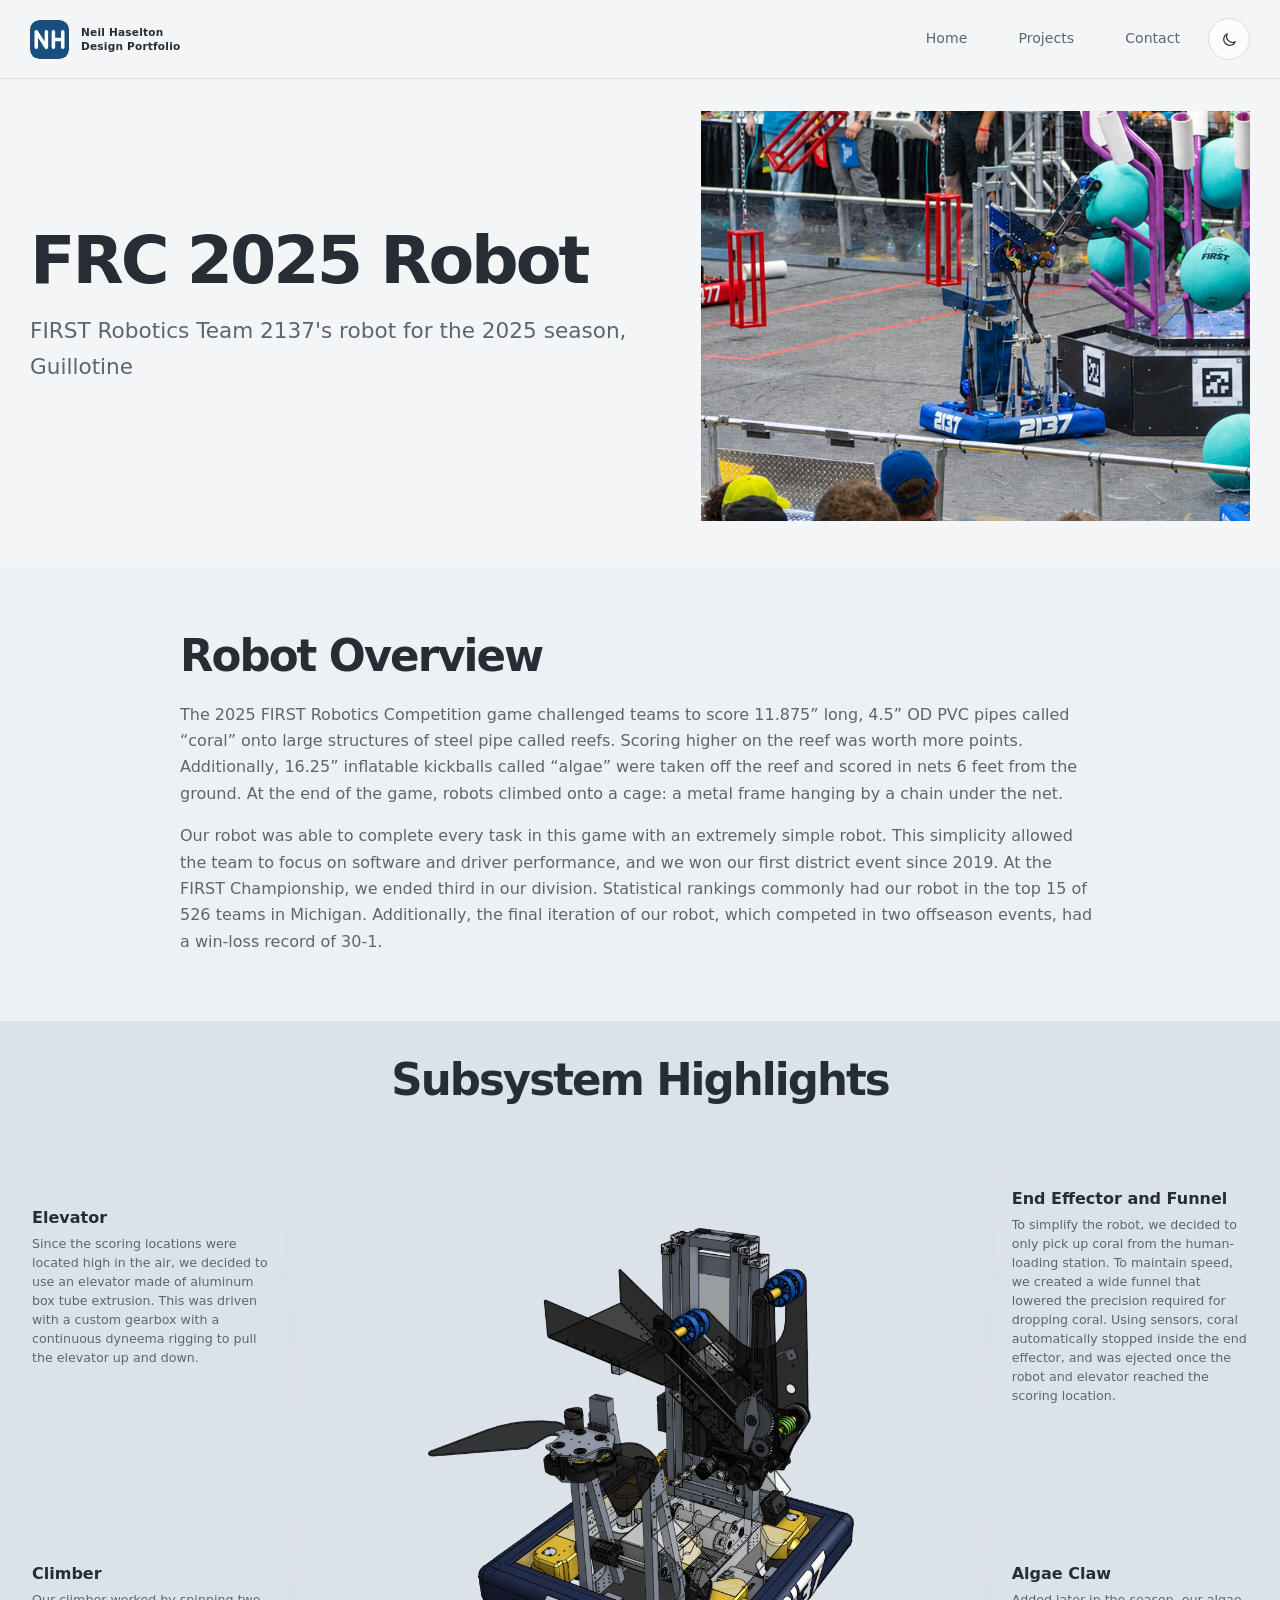
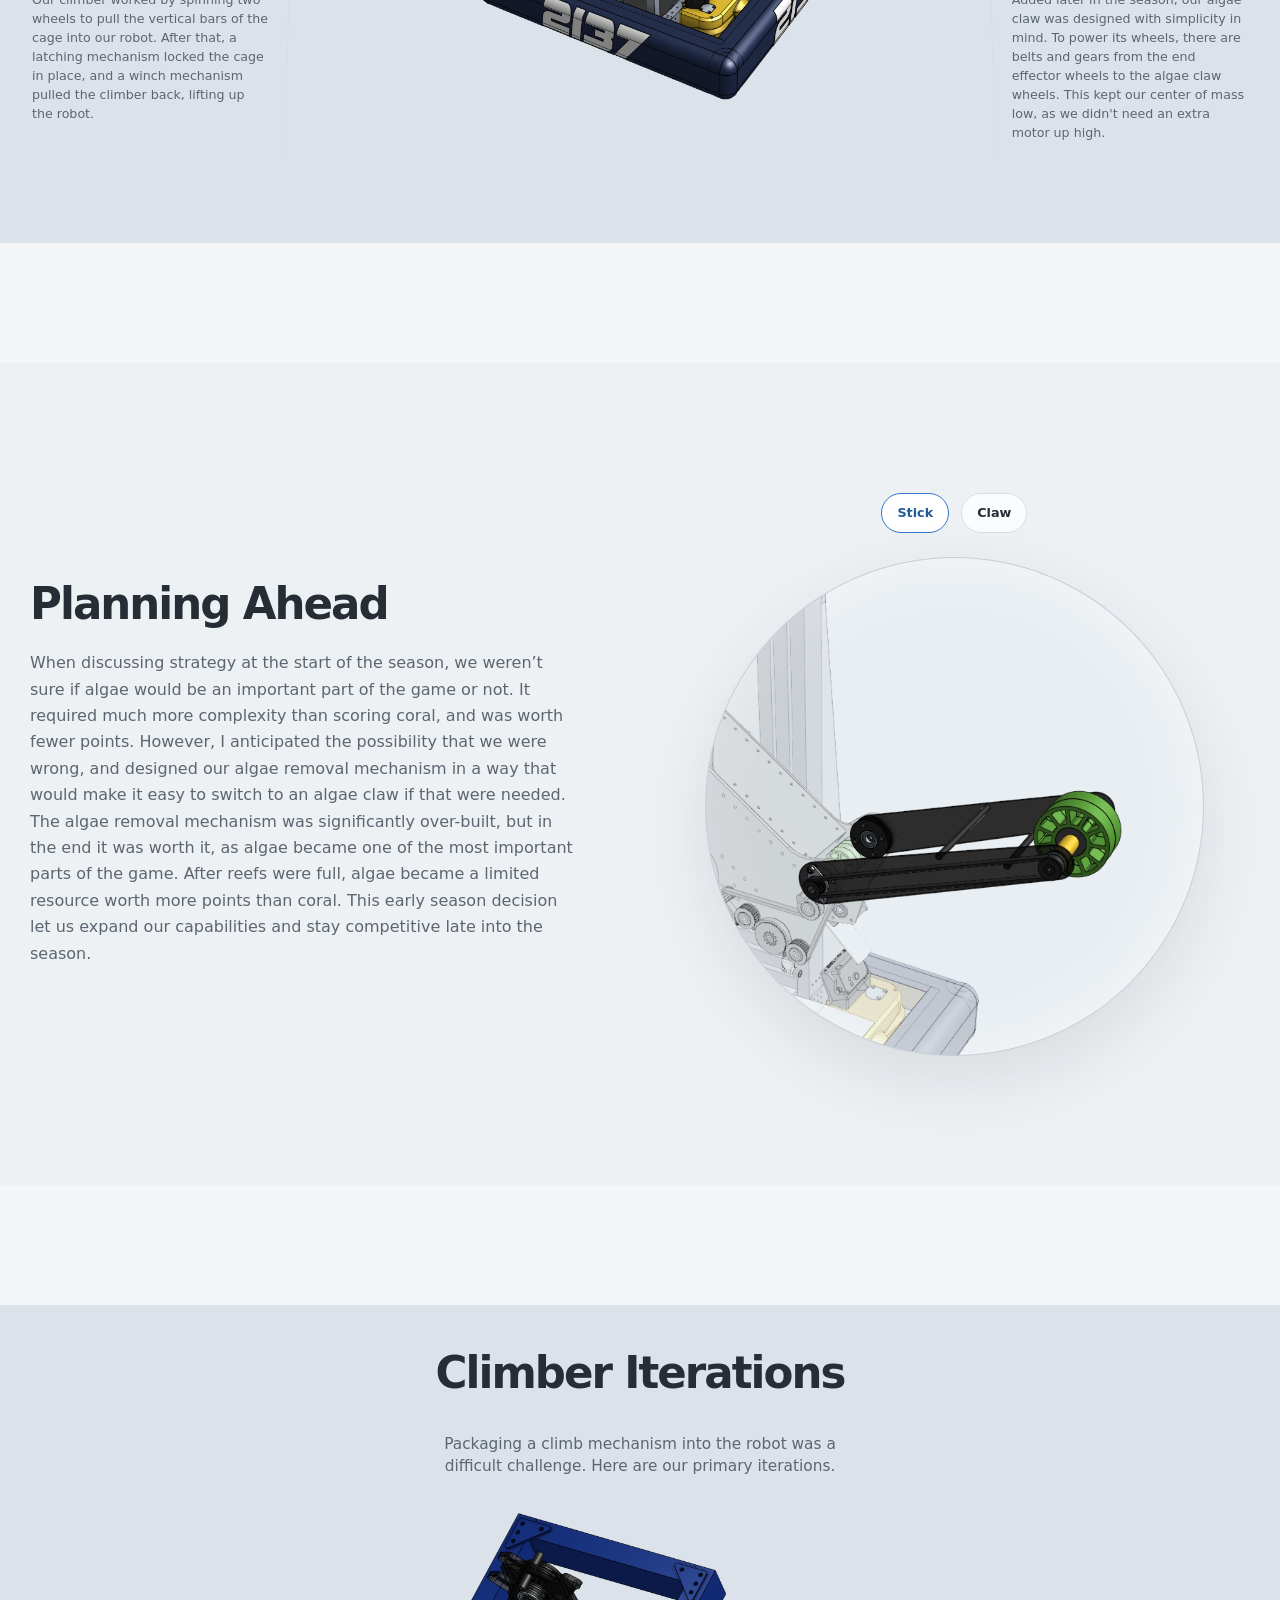
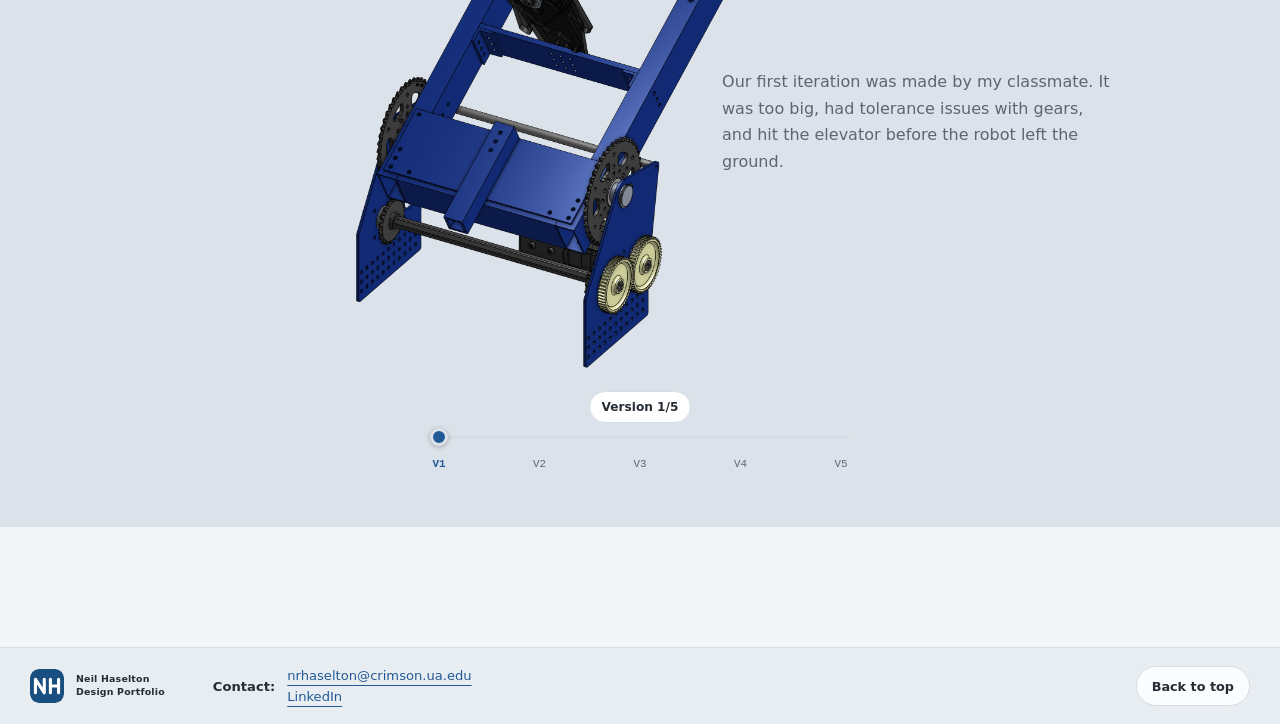
==== projects/frc-2025-robot/index.html @ f2198b4a "Deploy website" ====
<!doctype html>
<html lang="en" data-theme="light">
  <head>
    <meta charset="utf-8">
<meta name="viewport" content="width=device-width, initial-scale=1">
<title>FRC 2025 Robot · Neil Haselton Design Portfolio</title>
<meta name="description" content="FIRST Robotics Team 2137&#39;s robot for the 2025 season, Guillotine">
<meta name="color-scheme" content="light dark">
<script>
  (function () {
    var theme = null;
    try { theme = localStorage.getItem('portfolio-theme'); } catch (error) { /* Storage can be unavailable in private contexts. */ }
    if (theme !== 'light' && theme !== 'dark') {
      theme = window.matchMedia && window.matchMedia('(prefers-color-scheme: dark)').matches ? 'dark' : 'light';
    }
    document.documentElement.setAttribute('data-theme', theme);
  }());
</script>
<link rel="stylesheet" href="/assets/css/main.css">
<link rel="icon" href="/assets/images/favicon.svg" type="image/svg+xml">

  </head>
  <body id="top">
    <a class="skip-link" href="#main-content">Skip to content</a>
    <header class="site-header">
  <div class="site-header__inner section-wrap">
    
    <a class="brand" href="/" aria-label="Neil Haselton Design Portfolio home">
      <span class="brand__mark" aria-hidden="true">
        <img class="brand__mark-image brand__mark-image--light" src="/assets/images/brand-mark-light.svg" alt="">
        <img class="brand__mark-image brand__mark-image--dark" src="/assets/images/brand-mark-dark.svg" alt="">
      </span>
      <span class="brand__label">Neil Haselton<br>Design Portfolio</span>
    </a>
    <nav class="site-nav" aria-label="Main navigation">
      <a href="/">Home</a>
      <a href="/#projects">Projects</a>
      <a href="/#contact">Contact</a>
    </nav>
    <button class="theme-toggle" type="button" data-theme-toggle aria-label="Switch to dark theme">
      <svg class="theme-toggle__moon" viewBox="0 0 24 24" aria-hidden="true"><path d="M20.2 15.2A8.5 8.5 0 0 1 8.8 3.8 8.6 8.6 0 1 0 20.2 15.2Z"/></svg>
      <svg class="theme-toggle__sun" viewBox="0 0 24 24" aria-hidden="true"><circle cx="12" cy="12" r="4"/><path d="M12 2v2m0 16v2M4.93 4.93l1.42 1.42m11.3 11.3 1.42 1.42M2 12h2m16 0h2M4.93 19.07l1.42-1.42m11.3-11.3 1.42-1.42"/></svg>
    </button>
  </div>
</header>

    <main id="main-content">
      
<article class="project-page">
  <header class="project-hero section-wrap">
    <div class="project-hero__grid">
      <div class="project-hero__copy">
        <div class="project-hero__heading">
          <div>
            <h1>FRC 2025 Robot</h1>
            <p class="project-hero__summary">FIRST Robotics Team 2137&#39;s robot for the 2025 season, Guillotine</p>
          </div>
        </div>
        <div class="project-intro prose">
</div>
      </div>
      <figure class="project-overview">
        <img src="/assets/images/projects/frc-2025-robot/originals/25-COMP%20-%20Main%20Image.png" alt="Team 2137 robot competing on the 2025 FIRST Robotics Competition field." width="1200" height="760" style="object-position: 170% 200%; transform: translate(-4.87%, -39.16%) scale(2); transform-origin: top left;">
        
      </figure>
    </div>
  </header>

  <div class="project-sections">
    
      
      
<section class="content-section">
  <div class="section-wrap content-section--narrow">
    
    <h2>Robot Overview</h2>
    <div class="prose"><p>The 2025 FIRST Robotics Competition game challenged teams to score 11.875” long, 4.5” OD PVC pipes called “coral” onto large structures of steel pipe called reefs. Scoring higher on the reef was worth more points. Additionally, 16.25” inflatable kickballs called “algae” were taken off the reef and scored in nets 6 feet from the ground. At the end of the game, robots climbed onto a cage: a metal frame hanging by a chain under the net.</p>

<p>Our robot was able to complete every task in this game with an extremely simple robot. This simplicity allowed the team to focus on software and driver performance, and we won our first district event since 2019. At the FIRST Championship, we ended third in our division. Statistical rankings commonly had our robot in the top 15 of 526 teams in Michigan. Additionally, the final iteration of our robot, which competed in two offseason events, had a win-loss record of 30-1.</p>
</div>
  </div>
</section>

        
      
    
      
        
        
        
        <div class="section-dwell section-dwell--alt" style="--dwell-height: 120px;">
      
      



<section class="content-section content-section--subsystem">
 <div class="section-wrap subsystem-section__inner">
  <div class="section-heading section-heading--compact">
    <div><h2>Subsystem Highlights</h2></div>
    
  </div>
  
    
    <div class="subsystem-explorer subsystem-explorer--arcs" data-subsystem-explorer>
      <div class="subsystem-explorer__list subsystem-explorer__list--left" data-subsystem-list aria-label="Subsystems, first group">
        
          

<button class="subsystem-choice" type="button" data-subsystem-choice="0" aria-pressed="false">
  <span class="subsystem-choice__copy"><span class="subsystem-choice__name">Elevator</span><span class="subsystem-choice__description">Since the scoring locations were located high in the air, we decided to use an elevator made of aluminum box tube extrusion. This was driven with a custom gearbox with a continuous dyneema rigging to pull the elevator up and down.</span></span>
</button>

          <span class="subsystem-explorer__divider" aria-hidden="true"></span>
        
          

<button class="subsystem-choice" type="button" data-subsystem-choice="1" aria-pressed="false">
  <span class="subsystem-choice__copy"><span class="subsystem-choice__name">Climber</span><span class="subsystem-choice__description">Our climber worked by spinning two wheels to pull the vertical bars of the cage into our robot. After that, a latching mechanism locked the cage in place, and a winch mechanism pulled the climber back, lifting up the robot.</span></span>
</button>

          
        
      </div>
      <div class="subsystem-explorer__visual">
        <div class="cad-stage" role="img" aria-label="Team 2137&#39;s 2025 robot CAD assembly" data-cad-stage style="--cad-stage-aspect: 1040 / 1080; --cad-stage-width-ratio: 0.963; --cad-stage-height: 74svh;">
          <img class="cad-stage__layer cad-stage__normal is-active" src="/assets/images/projects/frc-2025-robot/cropped/25-COMP%20-%20Full%20Detail.png" alt="" width="1200" height="760" data-default-layer>
          <img class="cad-stage__layer cad-stage__ghost" src="/assets/images/projects/frc-2025-robot/cropped/25-COMP%20-%20Full%20Detail%20Transparent.png" alt="" width="1200" height="760" data-ghost-layer style="--ghost-opacity: 0.48;">
          
            <img class="cad-stage__layer cad-stage__highlight" src="/assets/images/projects/frc-2025-robot/cropped/25-COMP%20-%20Elevator.png" alt="" width="1200" height="760" data-highlight-layer="0">
          
            <img class="cad-stage__layer cad-stage__highlight" src="/assets/images/projects/frc-2025-robot/cropped/25-COMP%20-%20Climber.png" alt="" width="1200" height="760" data-highlight-layer="1">
          
            <img class="cad-stage__layer cad-stage__highlight" src="/assets/images/projects/frc-2025-robot/cropped/25-COMP%20-%20End%20Effector.png" alt="" width="1200" height="760" data-highlight-layer="2">
          
            <img class="cad-stage__layer cad-stage__highlight" src="/assets/images/projects/frc-2025-robot/cropped/25-COMP%20-%20Algae%20Claw.png" alt="" width="1200" height="760" data-highlight-layer="3">
          
          <div class="cad-stage__placeholder" data-stage-fallback hidden>CAD image unavailable.<br>Check the image path for this view.</div>
        </div>
      </div>
      <div class="subsystem-explorer__list subsystem-explorer__list--right" data-subsystem-list aria-label="Subsystems, second group">
        
          
          

<button class="subsystem-choice" type="button" data-subsystem-choice="2" aria-pressed="false">
  <span class="subsystem-choice__copy"><span class="subsystem-choice__name">End Effector and Funnel</span><span class="subsystem-choice__description">To simplify the robot, we decided to only pick up coral from the human-loading station. To maintain speed, we created a wide funnel that lowered the precision required for dropping coral. Using sensors, coral automatically stopped inside the end effector, and was ejected once the robot and elevator reached the scoring location.</span></span>
</button>

          <span class="subsystem-explorer__divider" aria-hidden="true"></span>
        
          
          

<button class="subsystem-choice" type="button" data-subsystem-choice="3" aria-pressed="false">
  <span class="subsystem-choice__copy"><span class="subsystem-choice__name">Algae Claw</span><span class="subsystem-choice__description">Added later in the season, our algae claw was designed with simplicity in mind. To power its wheels, there are belts and gears from the end effector wheels to the algae claw wheels. This kept our center of mass low, as we didn&#39;t need an extra motor up high.</span></span>
</button>

          
        
      </div>
    </div>
  
 </div>
</section>

        
      <div class="section-dwell__pause" aria-hidden="true"></div></div>
    
      
        
        
        
        <div class="section-dwell" style="--dwell-height: 120px;">
      
      



<section class="content-section content-section--algae-planning" data-algae-switcher aria-labelledby="algae-planning-heading">
  <div class="section-wrap algae-planning__layout">
    <div class="algae-planning__copy">
      
      <h2 id="algae-planning-heading">Planning Ahead</h2>
      <div class="prose"><p>When discussing strategy at the start of the season, we weren’t sure if algae would be an important part of the game or not. It required much more complexity than scoring coral, and was worth fewer points. However, I anticipated the possibility that we were wrong, and designed our algae removal mechanism in a way that would make it easy to switch to an algae claw if that were needed. The algae removal mechanism was significantly over-built, but in the end it was worth it, as algae became one of the most important parts of the game. After reefs were full, algae became a limited resource worth more points than coral. This early season decision let us expand our capabilities and stay competitive late into the season.</p>
</div>
    </div>
    <div class="algae-planning__visual">
      <div class="algae-planning__controls" role="group" aria-label="Choose algae mechanism">
        <button class="algae-planning__button is-active" type="button" data-algae-select="stick" aria-pressed="true" aria-controls="algae-mechanism-view">Stick</button>
        <button class="algae-planning__button" type="button" data-algae-select="claw" aria-pressed="false" aria-controls="algae-mechanism-view">Claw</button>
      </div>
      <figure class="algae-planning__stage" id="algae-mechanism-view" role="img" aria-label="Robot with the algae stick mechanism highlighted">
        <img class="algae-planning__robot-layer" src="/assets/images/projects/frc-2025-robot/originals/25-COMP%20-%20Algae%20Transparent.png" alt="" aria-hidden="true" loading="lazy" width="3296" height="2547">
        <img class="algae-planning__mechanism is-active" src="/assets/images/projects/frc-2025-robot/originals/25-COMP%20-%20Algae%20Stick%20Focus.png" alt="" data-algae-view="stick" aria-hidden="false" loading="lazy" width="3296" height="2547">
        <img class="algae-planning__mechanism" src="/assets/images/projects/frc-2025-robot/originals/25-COMP%20-%20Algae%20Claw%20Focus.png" alt="" data-algae-view="claw" aria-hidden="true" loading="lazy" width="3296" height="2547">
      </figure>
    </div>
  </div>
</section>

        
      <div class="section-dwell__pause" aria-hidden="true"></div></div>
    
      
        
        
        
        <div class="section-dwell section-dwell--alt" style="--dwell-height: 120px;">
      
      
<section class="content-section content-section--iteration-timeline">
  <div class="section-wrap iteration-timeline" data-iteration-timeline>
    <h2 class="iteration-timeline__heading">Climber Iterations</h2>
    <p class="iteration-timeline__intro">Packaging a climb mechanism into the robot was a difficult challenge. Here are our primary iterations.</p>
    
    <div class="iteration-timeline__main">
      <div class="iteration-timeline__stage" aria-live="off" style="--iteration-image-aspect: 2296 / 2137;">
        
          
          <img class="iteration-timeline__image is-active" src="/assets/images/projects/frc-2025-robot/cropped/25-COMP%20-%20Climber%20V1.png" alt="CAD model of the first climber iteration." data-iteration-image="0" width="1200" height="928" draggable="false">
        
          
          <img class="iteration-timeline__image" src="/assets/images/projects/frc-2025-robot/cropped/25-COMP%20-%20Climber%20V2.png" alt="CAD model of the second climber iteration." data-iteration-image="1" aria-hidden="true" width="1200" height="928" draggable="false">
        
          
          <img class="iteration-timeline__image" src="/assets/images/projects/frc-2025-robot/cropped/25-COMP%20-%20Climber%20V3.png" alt="CAD model of the third climber iteration." data-iteration-image="2" aria-hidden="true" width="1200" height="928" draggable="false">
        
          
          <img class="iteration-timeline__image" src="/assets/images/projects/frc-2025-robot/cropped/25-COMP%20-%20Climber%20V4.png" alt="CAD model of the fourth climber iteration." data-iteration-image="3" aria-hidden="true" width="1200" height="928" draggable="false">
        
          
          <img class="iteration-timeline__image" src="/assets/images/projects/frc-2025-robot/cropped/25-COMP%20-%20Climber%20V5.png" alt="CAD model of the fifth climber iteration." data-iteration-image="4" aria-hidden="true" width="1200" height="928" draggable="false">
        
      </div>
      <div class="iteration-timeline__captions" aria-live="polite" aria-atomic="true">
        
          <div class="iteration-timeline__caption is-active" data-iteration-caption="0">
            <p>Our first iteration was made by my classmate. It was too big, had tolerance issues with gears, and hit the elevator before the robot left the ground.</p>
          </div>
        
          <div class="iteration-timeline__caption" data-iteration-caption="1" aria-hidden="true">
            <p>The second iteration involved a full redesign. It was much simpler, using a spool to pull back the climbing arm rather than gears and chains. However, the robot slipped on the cage, preventing us from lifting off the ground.</p>
          </div>
        
          <div class="iteration-timeline__caption" data-iteration-caption="2" aria-hidden="true">
            <p>The third iteration was the first one that worked. It passively grabbed onto the back of the cage, but required precise alignment and often slipped or went into the cage diagonally. This iteration competed at our first event.</p>
          </div>
        
          <div class="iteration-timeline__caption" data-iteration-caption="3" aria-hidden="true">
            <p>The fourth iteration was similar to the third, but grabbed the inside of the cage. While slipping was still an issue, it was impossible to get it stuck in the cage. This iteration was on our robot for the rest of the season due to time constraints and other priorities.</p>
          </div>
        
          <div class="iteration-timeline__caption" data-iteration-caption="4" aria-hidden="true">
            <p>After having an inconsistent climb all season, we decided to redesign it for our offseason events. The final iteration of our climber has a funnel and two active polyurethane wheels to align the cage and pull it in. After that, two small latches would latch onto the vertical poles of the cage, and we&#39;d pull the climber down to climb. This iteration also featured a ratchet to prevent the climb from falling after the match. After a few small issues at our first offseason event that we fixed, this climb worked every time, as long as we gave ourselves enough time to climb.</p>
          </div>
        
      </div>
    </div>
    <div class="iteration-timeline__control">
      <div class="iteration-timeline__version" data-iteration-version aria-live="polite">Version 1/5</div>
      <input id="iteration-range-climber-iterations" class="iteration-timeline__range" data-iteration-range type="range" min="0" max="4" step="1" value="0" aria-label="Choose climber iteration" aria-valuetext="Version 1/5">
      <ol class="iteration-timeline__labels" aria-hidden="true">
        
        
          
          
          <li class="is-active" data-iteration-label="0" style="--iteration-stop: 0.0%;">V1</li>
        
          
          
          <li data-iteration-label="1" style="--iteration-stop: 25.0%;">V2</li>
        
          
          
          <li data-iteration-label="2" style="--iteration-stop: 50.0%;">V3</li>
        
          
          
          <li data-iteration-label="3" style="--iteration-stop: 75.0%;">V4</li>
        
          
          
          <li data-iteration-label="4" style="--iteration-stop: 100.0%;">V5</li>
        
      </ol>
    </div>
  </div>
</section>

      
      <div class="section-dwell__pause" aria-hidden="true"></div></div>
    
  </div>

</article>

    </main>
    <footer class="site-footer">
  <div class="section-wrap site-footer__inner">
    
    <a class="brand brand--footer" href="/">
      <span class="brand__mark" aria-hidden="true">
        <img class="brand__mark-image brand__mark-image--light" src="/assets/images/brand-mark-light.svg" alt="">
        <img class="brand__mark-image brand__mark-image--dark" src="/assets/images/brand-mark-dark.svg" alt="">
      </span>
      <span class="brand__label">Neil Haselton<br>Design Portfolio</span>
    </a>
    <div class="site-footer__contact" id="contact">
      <span class="site-footer__contact-label">Contact:</span>
      <div class="site-footer__contact-links">
        <a class="text-link" href="mailto:nrhaselton@crimson.ua.edu" draggable="false">nrhaselton@crimson.ua.edu</a>
        <a class="text-link" href="https://www.linkedin.com/in/neil-haselton-a4a009427/" draggable="false">LinkedIn</a>
      </div>
    </div>
    <a class="back-to-top" href="#top">Back to top</a>
  </div>
</footer>

    <script src="/assets/js/site.js" defer></script>
  </body>
</html>
---- assets/css/main.css ----
:root {
  color-scheme: light;
  --page: #f4f5f7;
  --surface: #fbfcfd;
  --surface-raised: #ffffff;
  --surface-muted: #e8edf2;
  --text: #262d35;
  --text-muted: #5c6671;
  --line: #d7dde4;
  --line-strong: #b7c0ca;
  --primary: #3178C6;
  --accent: var(--primary);
  --accent-strong: #225a95;
  --accent-soft: #dceafb;
  --focus: #3178C6;
  --button-bg: #194f80;
  --button-text: #ffffff;
  --button-hover: #153d63;
  --selection-bg: #225a95;
  --selection-text: #ffffff;
  --shadow: 0 18px 44px rgb(38 45 53 / 9%);
  --section-cool: #eef1f4;
  --section-alt: #dce2e9;
  --hero-surface: #e9edf2;
  --projects-surface: #e3e8ee;
  --font-body: 'Segoe UI', system-ui, sans-serif;
  --font-display: 'Segoe UI', system-ui, sans-serif;
  --font-mono: 'Cascadia Code', Consolas, monospace;
  --content-width: 1220px;
  --site-header-height: 78px;
  --anchor-clearance: 0px;
}

html[data-theme='dark'] {
  color-scheme: dark;
  --page: #272a2e;
  --surface: #30343a;
  --surface-raised: #383d44;
  --surface-muted: #41474f;
  --text: #f1f4f7;
  --text-muted: #c5cbd2;
  --line: #515963;
  --line-strong: #6c7682;
  --primary: #3178C6;
  --accent: #7db2ea;
  --accent-strong: #a4cdf5;
  --accent-soft: #304d6b;
  --focus: #9ac7f2;
  --button-bg: #9ac7f2;
  --button-text: #17212c;
  --button-hover: #b3d7f7;
  --selection-bg: #7db2ea;
  --selection-text: #17212c;
  --shadow: 0 18px 44px rgb(0 0 0 / 21%);
  --section-cool: #30343a;
  --section-alt: #383d44;
  --hero-surface: #272a2e;
  --projects-surface: #30343a;
}

*,
*::before,
*::after { box-sizing: border-box; }

html { scroll-behavior: smooth; scroll-padding-top: calc(var(--site-header-height) + 1px + var(--anchor-clearance)); }
body { margin: 0; background: var(--page); color: var(--text); font-family: var(--font-body); font-size: 16px; line-height: 1.65; transition: background-color 340ms ease, color 340ms ease; }
html.theme-transitioning *, html.theme-transitioning *::before, html.theme-transitioning *::after, html.theme-transitioning ::selection { transition-property: color, background-color, border-color, outline-color, box-shadow, fill, stroke, text-decoration-color, opacity !important; transition-duration: 340ms !important; transition-timing-function: ease !important; transition-delay: 0ms !important; }
img { display: block; max-width: 100%; }
button, input { font: inherit; }
a { color: inherit; }
::selection { background: var(--selection-bg); color: var(--selection-text); }

.section-wrap { width: min(calc(100% - 56px), var(--content-width)); margin-inline: auto; }
.skip-link { position: fixed; z-index: 100; top: 12px; left: 12px; padding: 10px 14px; transform: translateY(-160%); background: var(--text); color: var(--page); border-radius: 5px; }
.skip-link:focus { transform: translateY(0); }
:focus-visible { outline: 3px solid var(--focus); outline-offset: 4px; }
.eyebrow { margin: 0 0 12px; color: var(--accent-strong); font-family: var(--font-mono); font-size: .72rem; font-weight: 500; letter-spacing: .12em; line-height: 1.4; text-transform: uppercase; }
h1, h2, h3, p, figure { margin-top: 0; }
h1, h2, h3 { font-family: var(--font-display); letter-spacing: -.045em; line-height: 1.08; }
h1 { font-size: clamp(3.4rem, 8vw, 7.3rem); font-weight: 600; }
h2 { font-size: clamp(2rem, 4.2vw, 3.6rem); font-weight: 600; }
h3 { font-size: 1.35rem; }

.site-header { position: sticky; z-index: 30; top: 0; border-bottom: 1px solid var(--line); background: color-mix(in srgb, var(--page) 92%, transparent); backdrop-filter: blur(14px); transition: background-color 340ms ease, border-color 340ms ease; }
.site-header__inner { display: flex; min-height: var(--site-header-height); align-items: center; justify-content: space-between; gap: 28px; }
.brand { display: inline-flex; align-items: center; gap: 12px; color: var(--text); text-decoration: none; }
.brand__mark { position: relative; display: block; width: 39px; height: 39px; flex: 0 0 auto; overflow: hidden; border-radius: 9px; }
.brand__mark-image { position: absolute; inset: 0; display: block; width: 100%; height: 100%; transition: opacity 340ms ease; }
.brand__mark-image--light { opacity: 1; }
.brand__mark-image--dark { opacity: 0; }
html[data-theme='dark'] .brand__mark-image--light { opacity: 0; }
html[data-theme='dark'] .brand__mark-image--dark { opacity: 1; }
.brand__label { font-size: .66rem; font-weight: 700; letter-spacing: .02em; line-height: 1.35; }
.site-nav { display: flex; align-items: center; gap: clamp(20px, 4vw, 52px); margin-left: auto; }
.site-nav a { color: var(--text-muted); font-size: .88rem; text-decoration: none; transition: color 340ms ease; }
.site-nav a:hover, .site-nav a:focus-visible { color: var(--accent-strong); }
.theme-toggle { position: relative; display: inline-flex; width: 42px; height: 42px; align-items: center; justify-content: center; padding: 8px; border: 1px solid var(--line); border-radius: 50%; background: var(--surface); color: var(--text); cursor: pointer; transition: border-color 340ms ease, background-color 340ms ease, color 340ms ease; }
.theme-toggle:hover { border-color: var(--accent); background: var(--surface-raised); }
.theme-toggle svg { position: absolute; width: 17px; height: 17px; fill: none; stroke: currentColor; stroke-linecap: round; stroke-linejoin: round; stroke-width: 1.7; transition: opacity 340ms ease; }
.theme-toggle__moon { opacity: 1; }
.theme-toggle__sun { opacity: 0; }
html[data-theme='dark'] .theme-toggle__moon { opacity: 0; }
html[data-theme='dark'] .theme-toggle__sun { opacity: 1; }

.home-intro { display: flex; min-height: calc(100vh - 78px); min-height: calc(100svh - 78px); align-items: center; background: var(--hero-surface); transition: background-color 340ms ease; }
.hero { display: grid; align-items: center; grid-template-columns: minmax(0, 1.1fr) minmax(280px, .9fr); gap: clamp(40px, 8vw, 120px); margin-inline: auto; padding-block: clamp(48px, 8vw, 96px); }
.hero__copy { max-width: 820px; }
.hero h1 { margin: 0 0 20px; }
.hero__lead { max-width: 650px; margin-bottom: 26px; color: var(--text-muted); font-size: clamp(1.05rem, 1.7vw, 1.28rem); line-height: 1.75; }
.text-link { display: inline-flex; align-items: center; gap: 10px; color: var(--accent-strong); font-size: .9rem; font-weight: 700; text-decoration-thickness: 1px; text-underline-offset: 5px; }
.button-link { display: inline-flex; min-height: 48px; align-items: center; justify-content: center; gap: 12px; padding: 11px 19px; border: 1px solid var(--button-bg); border-radius: 999px; background: var(--button-bg); color: var(--button-text); font-size: .9rem; font-weight: 700; text-decoration: none; transition: background-color 180ms ease, border-color 180ms ease, transform 180ms ease; }
.button-link:hover { transform: translateY(-2px); border-color: var(--button-hover); background: var(--button-hover); }
.text-link span { transition: transform 150ms ease; }
.text-link:hover span { transform: translate(3px, -2px); }
.hero__portrait { width: min(100%, 350px); justify-self: end; margin: 0; }
.hero__portrait img { width: 100%; max-height: 525px; aspect-ratio: 2 / 3; object-fit: cover; }
.hero__portrait figcaption { margin-top: 10px; color: var(--text-muted); font-size: .76rem; }

.projects-section { padding-block: 42px 126px; background: var(--projects-surface); transition: background-color 340ms ease; }
.section-heading { display: flex; align-items: end; justify-content: space-between; gap: 32px; margin-bottom: 34px; }
.section-heading h2 { margin-bottom: 0; }
.section-heading__aside { max-width: 355px; margin-bottom: 5px; color: var(--text-muted); font-size: .95rem; }
.project-grid { display: grid; grid-template-columns: repeat(2, minmax(0, 1fr)); gap: 28px; }
.project-card { min-width: 0; }
.project-card__link { display: block; height: 100%; overflow: hidden; border: 1px solid var(--line); background: var(--surface); color: inherit; text-decoration: none; transition: background-color 340ms ease, border-color 340ms ease, box-shadow 180ms ease, transform 180ms ease; }
.project-card__link:hover { transform: translateY(-4px); border-color: var(--line-strong); box-shadow: var(--shadow); }
.project-card__image-wrap { position: relative; overflow: hidden; aspect-ratio: 1.58; background: var(--surface-muted); }
.project-card__image { width: 100%; height: 100%; object-fit: cover; transition: transform 300ms ease; }
.project-card__link:hover .project-card__image { transform: scale(1.025); }
.project-card__image--robot { object-position: center 61%; transform: scale(1.8); }
.project-card__link:hover .project-card__image--robot { transform: scale(1.84); }
.project-card__body { position: relative; min-height: 0; padding: 23px 28px 28px; }
.project-card__meta { display: flex; justify-content: space-between; gap: 16px; margin-bottom: 10px; color: var(--accent-strong); font-family: var(--font-mono); font-size: .67rem; letter-spacing: .07em; text-transform: uppercase; }
.project-card h3 { margin-bottom: 8px; font-size: clamp(1.35rem, 2vw, 1.65rem); }
.project-card p { max-width: 520px; margin: 0; color: var(--text-muted); font-size: .92rem; }

.placeholder-note { color: var(--text-muted); font-size: .75rem; }

.project-hero { padding-top: 32px; padding-bottom: 22px; }
.project-hero__grid { display: grid; align-items: center; grid-template-columns: minmax(0, 1.05fr) minmax(0, .95fr); gap: clamp(32px, 5vw, 72px); }
.project-hero__heading { display: flex; align-items: end; justify-content: space-between; gap: 20px; }
.project-hero__heading h1 { max-width: 700px; margin: 0 0 16px; font-size: clamp(2.8rem, 5.2vw, 5.2rem); }
.project-hero__summary { max-width: 780px; margin: 0; color: var(--text-muted); font-size: clamp(1.08rem, 1.8vw, 1.35rem); }
.project-overview { min-width: 0; margin: 0; overflow: hidden; }
.project-overview img { width: 100%; height: clamp(270px, 32vw, 420px); background: transparent; object-fit: cover; object-position: center 61%; transform: scale(1.8); }
.project-overview figcaption, .image-frame figcaption { padding-top: 10px; color: var(--text-muted); font-size: .79rem; }
.project-intro { max-width: 720px; padding-top: 22px; color: var(--text-muted); font-size: 1rem; }
.project-sections { padding-top: 24px; }
.project-sections > .content-section, .project-sections > .section-dwell > .content-section { padding-block: 66px; background: var(--section-cool); --section-current-bg: var(--section-cool); --section-current-text: var(--text); --section-current-muted: var(--text-muted); --section-current-accent: var(--accent-strong); --section-current-line: var(--line); transition: background-color 340ms ease; }
.project-sections > .content-section:nth-child(even), .project-sections > .section-dwell--alt > .content-section { background: var(--section-alt); --section-current-bg: var(--section-alt); --section-current-text: var(--text); --section-current-muted: var(--text-muted); --section-current-accent: var(--accent-strong); --section-current-line: var(--line); }
.section-dwell { position: relative; }
.section-dwell > .content-section { position: sticky; z-index: 2; top: 78px; }
.section-dwell__pause { height: var(--dwell-height, 120px); pointer-events: none; }
.project-sections > .content-section--subsystem, .project-sections > .section-dwell > .content-section--subsystem { display: flex; min-height: calc(100svh - 78px); flex-direction: column; justify-content: center; padding-block: clamp(24px, 4vh, 40px); }
.project-sections > .content-section--comparison, .project-sections > .section-dwell > .content-section--comparison { display: flex; min-height: calc(100svh - 78px); align-items: center; }
.subsystem-section__inner { display: flex; flex: 1; flex-direction: column; justify-content: center; min-height: 0; }
.content-section { padding-block: 64px; }
.content-section h2, .content-section h3 { color: var(--section-current-text, var(--text)); }
.content-section .eyebrow { color: var(--section-current-accent, var(--accent)); }
.content-section .prose { color: var(--section-current-muted, var(--text-muted)); }
.content-section .prose strong { color: var(--section-current-text, var(--text)); }
.content-section .prose a { color: var(--section-current-accent, var(--accent-strong)); }
.content-section--algae-planning { position: relative; display: flex; min-height: calc(100svh - 78px); align-items: center; overflow: hidden; isolation: isolate; }
.algae-planning__layout { position: relative; z-index: 1; display: grid; align-items: center; grid-template-columns: minmax(0, .96fr) minmax(320px, 1.04fr); gap: clamp(38px, 6.5vw, 88px); }
.algae-planning__copy { max-width: 560px; }
.algae-planning__copy h2 { margin-bottom: 20px; }
.algae-planning__visual { display: grid; justify-items: center; gap: 24px; }
.algae-planning__controls { display: flex; flex-wrap: wrap; justify-content: center; gap: 12px; }
.algae-planning__button { display: inline-flex; min-height: 40px; align-items: center; justify-content: center; padding: 8px 15px; border: 1px solid var(--line); border-radius: 999px; background: var(--surface); color: var(--text); font-size: .8rem; font-weight: 600; cursor: pointer; transition: border-color 180ms ease, background-color 180ms ease, color 180ms ease; }
.algae-planning__button:hover, .algae-planning__button.is-active { border-color: var(--accent); background: var(--surface-raised); color: var(--accent-strong); }
.algae-planning__stage { position: relative; display: grid; width: min(100%, clamp(320px, 39vw, 500px)); aspect-ratio: 1; justify-self: center; overflow: hidden; place-items: center; margin: 0; border: 1px solid color-mix(in srgb, var(--line-strong) 70%, transparent); border-radius: 50%; background: color-mix(in srgb, var(--surface-muted) 88%, transparent); box-shadow: inset 0 0 55px color-mix(in srgb, var(--surface-raised) 56%, transparent), 0 26px 70px rgb(25 35 48 / 10%); backdrop-filter: blur(8px); }
.algae-planning__robot-layer, .algae-planning__mechanism { position: absolute; top: -120.286%; left: -210.143%; width: 470.857%; height: 363.857%; max-width: none; object-fit: fill; pointer-events: none; }
.algae-planning__robot-layer { z-index: 1; }
.algae-planning__mechanism { z-index: 2; opacity: 0; transition: opacity 360ms ease; }
.algae-planning__mechanism.is-active { opacity: 1; }
.content-section--narrow { max-width: 920px; }
.content-section h2, .section-title { margin-bottom: 22px; font-size: clamp(1.9rem, 3.4vw, 2.8rem); }
.section-title { margin-inline: auto; }
.prose { color: var(--text-muted); }
.prose > :last-child { margin-bottom: 0; }
.prose p { margin-bottom: 1em; }
.prose strong { color: var(--text); font-weight: 700; }
.prose a { color: var(--accent-strong); }
.text-image { display: grid; align-items: center; grid-template-columns: minmax(0, .8fr) minmax(0, 1.2fr); gap: clamp(36px, 7vw, 94px); }
.text-image--image-left .text-image__figure { order: -1; }
.text-image__copy { max-width: 430px; }
.text-image__copy h2 { margin-bottom: 20px; }
.text-image__copy h3 { margin: -9px 0 18px; font-size: clamp(1.35rem, 2.5vw, 1.8rem); }
.image-frame { min-width: 0; margin: 0; }
.image-frame img { width: 100%; background: transparent; }
.text-image__crop { position: relative; width: 100%; overflow: hidden; aspect-ratio: 1.45; }
.text-image__crop img { position: absolute; inset: 0; width: 100%; height: 100%; aspect-ratio: auto; object-fit: cover; object-position: var(--crop-position, center center); transform: scale(var(--crop-zoom, 1)); transform-origin: center center; }
.text-image__crop--contain { display: grid; height: auto; place-items: center; aspect-ratio: auto; }
.text-image__crop--contain img { position: static; inset: auto; width: 100%; height: auto; max-height: 700px; object-fit: contain; }
.text-image__crop--compact { display: grid; height: auto; place-items: center; aspect-ratio: auto; }
.text-image__crop--compact img { position: static; inset: auto; width: auto; height: auto; max-width: 100%; max-height: 260px; border: 1px solid transparent; object-fit: contain; transition: border-color 340ms ease; }
.iteration-layout { display: grid; align-items: stretch; grid-template-columns: minmax(170px, .88fr) minmax(0, 1.25fr) minmax(170px, .88fr); column-gap: clamp(24px, 3.5vw, 48px); row-gap: 20px; }
.iteration-layout__heading, .iteration-layout__subtitle { grid-column: 1 / -1; text-align: center; }
.iteration-layout__heading { margin: 0; }
.iteration-layout__subtitle { max-width: none; justify-self: center; margin: -8px 0 8px; color: var(--section-current-muted, var(--text-muted)); font-size: clamp(1.05rem, 1.7vw, 1.28rem); line-height: 1.55; white-space: nowrap; }
.iteration-layout__copy { align-self: center; }
.iteration-layout__copy > :last-child { margin-bottom: 0; }
.iteration-image { position: relative; min-width: 0; margin: 0; overflow: hidden; border: 1px solid var(--section-current-line, var(--line)); border-radius: 4px; background: var(--surface-muted); }
.iteration-image img { position: absolute; inset: 0; width: 100%; height: 100%; object-fit: cover; object-position: 40% center; }
.iteration-image__label { position: absolute; z-index: 1; top: 12px; left: 12px; padding: 5px 12px; border: 1px solid rgb(255 255 255 / 18%); border-radius: 999px; background: rgb(28 32 36 / 76%); color: #ffffff; font-size: .74rem; font-weight: 700; line-height: 1.4; backdrop-filter: blur(8px); }
html:not([data-theme='dark']) .iteration-image__label { border-color: rgb(255 255 255 / 70%); background: rgb(248 250 252 / 82%); color: #26313d; }
.image-frame--wide img { height: clamp(250px, 38vw, 470px); object-fit: contain; }
.image-gallery { display: grid; grid-template-columns: repeat(3, minmax(0, 1fr)); gap: 20px; }
.image-gallery--two { grid-template-columns: repeat(2, minmax(0, 1fr)); }
.image-gallery--stack { grid-template-columns: minmax(0, 1fr); }
.image-gallery--stack .image-frame { max-width: 980px; margin-inline: auto; }
.image-gallery img { aspect-ratio: 1.4; object-fit: cover; }
.image-gallery--stack img { aspect-ratio: auto; object-fit: contain; }
.section-heading--compact { margin-bottom: 26px; }
.content-section--subsystem .section-heading--compact { display: block; flex: none; margin-bottom: 18px; text-align: center; }
.section-heading--compact h2 { margin-bottom: 0; }
.section-heading--compact .section-heading__aside { margin-bottom: 2px; }
.component-list { border-top: 1px solid var(--section-current-line, var(--line)); }
.component-item { display: grid; grid-template-columns: 72px minmax(0, 1fr); gap: 18px; padding: 24px 0; border-bottom: 1px solid var(--section-current-line, var(--line)); }
.component-item__number { padding-top: 2px; color: var(--section-current-accent, var(--accent-strong)); font-family: var(--font-mono); font-size: .78rem; }
.component-item h3 { margin-bottom: 8px; font-size: 1.2rem; }

.subsystem-explorer { display: grid; flex: 1; min-height: 0; align-items: center; gap: clamp(24px, 4vw, 54px); }
.subsystem-explorer--single { grid-template-columns: minmax(220px, .8fr) minmax(0, 1.6fr); }
.subsystem-explorer--arcs { grid-template-columns: minmax(180px, .68fr) minmax(0, 1.6fr) minmax(180px, .68fr); gap: clamp(24px, 3.4vw, 48px); }
.subsystem-explorer__visual { display: grid; min-width: 0; place-items: center; grid-column: 2; grid-row: 1; }
.cad-stage { position: relative; width: min(100%, calc(min(var(--cad-stage-height, 58vh), 700px) * var(--cad-stage-width-ratio, 1.579))); max-height: min(var(--cad-stage-height, 58vh), 700px); overflow: hidden; aspect-ratio: var(--cad-stage-aspect, 1200 / 760); background: transparent; isolation: isolate; }
.cad-stage__layer { position: absolute; inset: 0; width: 100%; height: 100%; object-fit: contain; opacity: 0; pointer-events: none; transition: opacity 1100ms cubic-bezier(.2,.7,.2,1); }
.cad-stage__layer.is-active { opacity: 1; }
.cad-stage__normal { z-index: 1; }
.cad-stage__ghost { z-index: 2; }
.cad-stage__ghost.is-active { opacity: var(--ghost-opacity, 1); }
.cad-stage__highlight { z-index: 3; pointer-events: none; }
.cad-stage__placeholder { position: absolute; z-index: 5; inset: 0; display: grid; place-content: center; background: var(--surface-muted); color: var(--text-muted); font-family: var(--font-mono); font-size: .9rem; text-align: center; }
.cad-stage__placeholder[hidden] { display: none; }
.subsystem-explorer__list { min-width: 0; }
.subsystem-explorer__list--single { display: flex; min-width: 0; grid-column: 1; grid-row: 1; flex-direction: column; justify-content: space-around; gap: clamp(22px, 3vh, 36px); }
.subsystem-explorer__list--left, .subsystem-explorer__list--right { position: relative; display: flex; min-height: 100%; flex-direction: column; justify-content: space-around; gap: clamp(22px, 3vh, 36px); }
.subsystem-explorer__list--left { padding-right: 20px; }
.subsystem-explorer__list--right { padding-left: 20px; }
.subsystem-explorer__list--left::after, .subsystem-explorer__list--right::before { position: absolute; top: 7%; bottom: 7%; width: 18px; border-color: var(--section-current-line, var(--line)); border-style: solid; content: ''; pointer-events: none; }
.subsystem-explorer__list--left::after { right: 0; border-width: 0 1px 0 0; border-radius: 0 55% 55% 0; }
.subsystem-explorer__list--right::before { left: 0; border-width: 0 0 0 1px; border-radius: 55% 0 0 55%; }
.subsystem-choice { position: relative; z-index: 1; display: flex; width: 100%; align-items: flex-start; justify-content: space-between; gap: 12px; padding: 10px 2px; border: 0; background: transparent; color: var(--section-current-text, var(--text)); cursor: pointer; text-align: left; transition: color 600ms ease, transform 600ms ease; }
.subsystem-explorer__divider { position: absolute; top: 50%; height: 1px; background: var(--section-current-line, var(--line)); pointer-events: none; }
.subsystem-explorer__list--left .subsystem-explorer__divider { right: 20px; left: 0; }
.subsystem-explorer__list--right .subsystem-explorer__divider { right: 0; left: 20px; }
.subsystem-choice:hover, .subsystem-choice:focus-visible, .subsystem-choice[aria-pressed='true'] { transform: translateX(3px); color: var(--section-current-accent, var(--accent-strong)); }
.subsystem-explorer__list--right .subsystem-choice:hover, .subsystem-explorer__list--right .subsystem-choice:focus-visible, .subsystem-explorer__list--right .subsystem-choice[aria-pressed='true'] { transform: translateX(-3px); }
.subsystem-choice__copy { display: grid; gap: 4px; }
.subsystem-choice__name { font-family: var(--font-display); font-size: 1rem; font-weight: 700; }
.subsystem-choice__description { color: var(--section-current-muted, var(--text-muted)); font-size: .79rem; line-height: 1.5; }

.comparison-feature { display: grid; align-items: center; grid-template-columns: minmax(0, .88fr) minmax(0, 1.12fr); gap: clamp(32px, 5vw, 72px); }
.comparison-feature__copy h2 { margin-bottom: 20px; }
.comparison { min-width: 0; margin: 0; }
.comparison__stage { position: relative; overflow: hidden; aspect-ratio: 1200 / 760; background: transparent; isolation: isolate; touch-action: pan-y; user-select: none; cursor: ew-resize; }
.comparison__image { position: absolute; inset: 0; width: 100%; height: 100%; object-fit: contain; pointer-events: none; user-select: none; }
.comparison__left-clip, .comparison__right-clip { position: absolute; z-index: 1; inset: 0; overflow: hidden; }
.comparison__right-clip { clip-path: inset(0 0 0 50%); }
.comparison__image--left { object-fit: contain; }
.comparison__labels { display: flex; justify-content: space-between; gap: 16px; margin-bottom: 10px; }
.comparison__label { display: inline-flex; align-items: center; min-height: 30px; padding: 5px 12px; border: 1px solid rgb(255 255 255 / 18%); border-radius: 999px; background: rgb(28 32 36 / 76%); color: #ffffff; font-family: inherit; font-size: .74rem; font-weight: 700; line-height: 1.4; text-align: center; backdrop-filter: blur(8px); cursor: pointer; transition: border-color 180ms ease, box-shadow 180ms ease, transform 180ms ease; }
.comparison__label:hover { transform: translateY(-1px); border-color: var(--accent); box-shadow: 0 0 0 2px color-mix(in srgb, var(--accent) 22%, transparent); }
.comparison__label:focus-visible { outline: 3px solid var(--focus); outline-offset: 3px; }
html[data-theme='dark'] .comparison__label { border-color: rgb(255 255 255 / 70%); background: rgb(248 250 252 / 82%); color: #26313d; }
.comparison__divider { position: absolute; z-index: 2; top: 0; bottom: 0; left: var(--split); width: 2px; transform: translateX(-50%); background: var(--accent); pointer-events: none; }
.comparison.is-animating .comparison__left-clip, .comparison.is-animating .comparison__right-clip { transition: clip-path 620ms cubic-bezier(.55,.08,.58,.9); }
.comparison.is-animating .comparison__divider { transition: left 620ms cubic-bezier(.55,.08,.58,.9); }
.comparison__handle { position: absolute; top: 50%; left: 50%; display: grid; width: 46px; height: 46px; place-items: center; transform: translate(-50%, -50%); border: 2px solid var(--section-current-bg, var(--page)); border-radius: 50%; background: var(--accent); box-shadow: 0 2px 12px rgb(0 0 0 / 25%); color: #ffffff; }
.comparison__handle svg { display: block; width: 22px; height: 22px; fill: none; stroke: currentColor; stroke-linecap: round; stroke-linejoin: round; stroke-width: 2; }
.comparison__range { position: absolute; z-index: 4; top: 0; bottom: 0; left: var(--range-start, 0%); width: var(--range-width, 100%); height: 100%; margin: 0; opacity: 0; pointer-events: none; cursor: ew-resize; touch-action: pan-y; }
.comparison__stage:focus-within .comparison__divider { outline: 3px solid var(--focus); outline-offset: 3px; }
.comparison__caption { margin: 12px 0 0; color: var(--section-current-muted, var(--text-muted)); font-size: .8rem; }
.comparison__error { margin: 12px 0 0; padding: 12px 14px; border-left: 3px solid var(--accent); background: var(--surface-muted); color: var(--text-muted); font-size: .82rem; }
.comparison__error[hidden] { display: none; }

.project-page--manufacturing .project-sections > .content-section { padding-block: 40px; }
.project-page--manufacturing .project-sections > .content-section--cnc-machines,
.project-page--manufacturing .project-sections > .section-dwell > .content-section--cnc-machines { height: calc(100svh - 78px); min-height: calc(100svh - 78px); padding: 40px 0; display: flex; align-items: flex-start; }
.project-page--manufacturing .project-sections > .content-section--dfm { min-height: 0; padding-block: 40px; }
.project-page--manufacturing .content-section--dfm .text-image__crop { max-height: 360px; }
.project-page--manufacturing .content-section--dfm .text-image__crop img { object-fit: contain; }
.project-page--manufacturing .text-image__crop--compact img { max-height: 260px; }
html:not([data-theme='dark']) .project-page--manufacturing .project-sections > .content-section:first-child { background: #e8ecf1; --section-current-bg: #e8ecf1; }
.project-sections > .content-section--cnc-machines, .project-sections > .section-dwell > .content-section--cnc-machines { display: flex; min-height: calc(100svh - 78px); align-items: center; }
.content-section .cnc-machines__heading { margin: 0 0 12px; font-size: clamp(1.8rem, 3.2vw, 2.6rem); }
.cnc-machines { display: grid; height: 100%; grid-template-rows: auto minmax(0, 1fr); }
.cnc-machines__list { display: grid; min-height: 0; grid-template-rows: repeat(3, minmax(0, 1fr)); }
.cnc-machine, .cnc-machine--image-right { display: grid; align-items: center; grid-template-columns: 230px minmax(0, 1fr); gap: clamp(18px, 3vw, 42px); padding-block: clamp(8px, 1.25svh, 12px); border-top: 1px solid var(--section-current-line, var(--line)); }
.cnc-machine__copy { grid-column: 2; grid-row: 1; }
.cnc-machine__copy h3 { margin: 0 0 5px; font-size: 1.2rem; }
.cnc-machine__copy .prose { font-size: .88rem; line-height: 1.46; }
.cnc-machine__copy .prose p { margin: 0; }
.cnc-machine__visual { display: flex; min-width: 0; align-items: center; justify-content: center; grid-column: 1; grid-row: 1; }
.cnc-machine__image-frame { width: min(100%, 220px); height: min(148px, 18svh); overflow: hidden; }
.cnc-machine__image-frame--contain { display: grid; width: min(124px, 16svh, 100%); height: auto; aspect-ratio: 607 / 786; place-items: center; border: 1px solid transparent; background: transparent; transition: border-color 340ms ease, background-color 340ms ease; }
.cnc-machine__image { width: 100%; height: 100%; object-fit: cover; object-position: var(--crop-position, center center); transform: scale(var(--crop-zoom, 1)); transform-origin: center center; }
.cnc-machine__image-frame--contain .cnc-machine__image { object-fit: contain; }
.cnc-machine--image-right { grid-template-columns: minmax(0, 1fr) 190px; }
.cnc-machine--image-right .cnc-machine__copy { grid-column: 1; }
.cnc-machine--image-right .cnc-machine__visual { grid-column: 2; }
.cnc-machine__visual--pair { display: grid; justify-content: center; grid-template-columns: minmax(0, clamp(120px, 10vw, 140px)) 54px minmax(0, clamp(120px, 10vw, 140px)); gap: 8px; }
.cnc-machine--pair { grid-template-columns: clamp(310px, 28vw, 350px) minmax(0, 1fr); }
.cnc-machine--image-right.cnc-machine--pair { grid-template-columns: minmax(0, 1fr) clamp(310px, 28vw, 350px); }
.cnc-machine__sprocket { display: grid; justify-items: center; gap: 5px; margin: 0; color: var(--section-current-muted, var(--text-muted)); font-family: var(--font-mono); font-size: .66rem; }
.cnc-machine__circle { display: grid; width: min(100%, clamp(120px, 10vw, 140px), 17svh); aspect-ratio: 1; place-items: center; overflow: hidden; border: 1px solid var(--section-current-line, var(--line)); border-radius: 50%; background: var(--surface-raised); }
.cnc-machine__circle--cad { background: #fff; }
.cnc-machine__circle img { width: 100%; height: 100%; object-fit: cover; }
.cnc-machine__circle:not(.cnc-machine__circle--cad) img { object-position: var(--crop-position, center center); transform: translateY(var(--crop-offset-y, 0%)) scale(var(--crop-zoom, 1)); transform-origin: center center; }
.cnc-machine__circle--cad img { padding: 9%; object-fit: contain; }
.cnc-machine__arrow { display: block; width: 100%; height: auto; color: var(--section-current-accent, var(--accent)); }
html:not([data-theme='dark']) .project-page--manufacturing .text-image__crop--compact img { border-color: #111111; }
html:not([data-theme='dark']) .project-page--manufacturing .cnc-machine__image-frame--contain { border-color: #111111; background: #ffffff; }
html:not([data-theme='dark']) .project-page--manufacturing .cnc-machine__circle { border-color: #a9b1bb; }

.project-sections > .content-section.content-section--iteration-timeline, .project-sections > .section-dwell > .content-section.content-section--iteration-timeline { display: flex; height: calc(100svh - 78px); min-height: 0; align-items: center; padding-block: 0; }
.iteration-timeline { display: grid; width: min(calc(100% - 48px), 1240px); height: 100%; min-height: 0; grid-template-rows: auto auto minmax(0, 1fr) auto; align-content: stretch; justify-items: center; gap: clamp(10px, 1.7svh, 18px); padding-top: clamp(24px, 5svh, 54px); }
.iteration-timeline__heading { margin: 0; text-align: center; }
.iteration-timeline__intro { max-width: min(100%, 760px); margin: 0; color: var(--section-current-muted, var(--text-muted)); font-size: clamp(.82rem, 1.2vw, 1rem); line-height: 1.4; text-align: center; text-wrap: balance; }
.iteration-timeline__main { display: grid; width: 100%; max-width: 1180px; grid-template-columns: minmax(0, 1.1fr) minmax(250px, .9fr); align-items: center; gap: clamp(28px, 4vw, 52px); transform: translateY(-42px); }
.iteration-timeline__stage { position: relative; justify-self: end; width: min(100%, 600px); height: min(60svh, 560px); aspect-ratio: var(--iteration-image-aspect, 3296 / 2547); background: transparent; }
.iteration-timeline__image { position: absolute; inset: 0; width: 100%; height: 100%; object-fit: contain; object-position: center; opacity: 0; transform: translate(13.1%, 3.95%); transition: opacity 320ms ease; pointer-events: none; user-select: none; }
.iteration-timeline__image[data-iteration-image='0'] { transform: translate(10%, -5.33%) scale(1.18); }
.iteration-timeline__image.is-active { opacity: 1; }
.iteration-timeline__captions { display: grid; width: min(100%, 390px); justify-self: start; text-align: left; }
.iteration-timeline__caption { grid-area: 1 / 1; align-self: center; visibility: hidden; opacity: 0; transition: opacity 260ms ease, visibility 260ms ease; }
.iteration-timeline__caption.is-active { visibility: visible; opacity: 1; }
.iteration-timeline__version { display: table; min-height: 30px; align-content: center; margin: 0 auto 0; padding: 5px 12px; border: 1px solid var(--section-current-line, var(--line)); border-radius: 999px; background: var(--surface-raised); color: var(--section-current-text, var(--text)); font-size: .76rem; font-weight: 700; }
html[data-theme='dark'] .iteration-timeline__version { border-color: rgb(255 255 255 / 18%); background: rgb(28 32 36 / 78%); color: #fff; }
.iteration-timeline__caption p { margin: 0; color: var(--section-current-muted, var(--text-muted)); line-height: 1.65; }
.iteration-timeline__control { width: min(48%, 420px); padding-top: 0; transform: translateY(-60px); }
.iteration-timeline__range { display: block; width: 100%; height: 28px; margin: 0; appearance: none; background: transparent; cursor: pointer; touch-action: pan-y; }
.iteration-timeline__range:active { cursor: grabbing; }
.iteration-timeline__range::-webkit-slider-runnable-track { height: 3px; border-radius: 999px; background: var(--section-current-line, var(--line)); transition: background-color 340ms ease; }
.iteration-timeline__range::-moz-range-track { height: 3px; border-radius: 999px; background: var(--section-current-line, var(--line)); transition: background-color 340ms ease; }
.iteration-timeline__range::-webkit-slider-thumb { width: 18px; height: 18px; margin-top: -7.5px; appearance: none; border: 3px solid var(--section-current-bg, var(--page)); border-radius: 50%; background: var(--section-current-accent, var(--accent)); box-shadow: 0 1px 5px rgb(0 0 0 / 25%); cursor: pointer; }
.iteration-timeline__range:active::-webkit-slider-thumb { cursor: grabbing; }
.iteration-timeline__range::-moz-range-thumb { width: 18px; height: 18px; border: 3px solid var(--section-current-bg, var(--page)); border-radius: 50%; background: var(--section-current-accent, var(--accent)); box-shadow: 0 1px 5px rgb(0 0 0 / 25%); cursor: pointer; }
.iteration-timeline__range:active::-moz-range-thumb { cursor: grabbing; }
.iteration-timeline__range:focus-visible { outline: 3px solid var(--focus); outline-offset: 4px; border-radius: 999px; }
.iteration-timeline__labels { position: relative; height: 1em; margin: 5px 9px 0; padding: 0; color: var(--section-current-muted, var(--text-muted)); font-family: var(--font-mono); font-size: .68rem; list-style: none; }
.iteration-timeline__labels li { position: absolute; left: var(--iteration-stop); transform: translateX(-50%); text-align: center; transition: color 200ms ease; }
.iteration-timeline__labels li.is-active { color: var(--section-current-accent, var(--accent-strong)); font-weight: 700; }

.site-footer { border-top: 1px solid var(--line); background: var(--surface-muted); transition: background-color 340ms ease, border-color 340ms ease; }
.site-footer__inner { display: flex; min-height: 76px; align-items: center; gap: 24px; }
.site-footer p { margin: 0; color: var(--text-muted); font-size: .8rem; }
.brand--footer .brand__mark { width: 34px; height: 34px; font-size: .87rem; }
.brand--footer .brand__label { font-size: .59rem; }
.site-footer__contact { display: grid; align-items: center; grid-template-columns: auto auto; column-gap: 12px; margin-left: 24px; color: var(--text-muted); font-size: .82rem; line-height: 1.45; }
.site-footer__contact-label { grid-row: 1; align-self: center; color: var(--text); font-weight: 700; }
.site-footer__contact-links { display: flex; flex-direction: column; align-items: flex-start; gap: 2px; }
.site-footer__contact .text-link { font-size: .82rem; font-weight: 500; line-height: 1.45; user-select: text; -webkit-user-select: text; }
.back-to-top { display: inline-flex; min-height: 40px; align-items: center; padding: 8px 15px; border: 1px solid var(--line); border-radius: 999px; background: var(--surface); color: var(--text); font-size: .8rem; font-weight: 600; text-decoration: none; transition: border-color 180ms ease, background-color 180ms ease, color 180ms ease; }
.back-to-top:hover { border-color: var(--accent); background: var(--surface-raised); color: var(--accent-strong); }
.back-to-top { margin-left: auto; }

@media (max-width: 800px) {
  .section-wrap, .hero { width: min(calc(100% - 40px), var(--content-width)); }
  .hero { grid-template-columns: minmax(0, 1fr) minmax(220px, .75fr); gap: 32px; }
  .hero__portrait { width: min(100%, 320px); }
  .project-grid { gap: 18px; }
  .project-card__body { padding-inline: 20px; }
  .project-sections > .content-section--subsystem, .project-sections > .section-dwell > .content-section--subsystem { min-height: calc(100svh - 78px); }
  .project-sections > .content-section--comparison, .project-sections > .section-dwell > .content-section--comparison { min-height: calc(100svh - 78px); }
  .project-sections > .content-section.content-section--iteration-timeline, .project-sections > .section-dwell > .content-section.content-section--iteration-timeline { height: calc(100svh - 78px); min-height: 0; }
  .section-dwell > .content-section { top: 78px; }
  .subsystem-explorer--single { grid-template-columns: minmax(190px, .8fr) minmax(0, 1.2fr); gap: 22px; }
  .subsystem-explorer--arcs { grid-template-columns: minmax(140px, .75fr) minmax(0, 1.5fr) minmax(140px, .75fr); gap: 16px; }
  .subsystem-explorer--arcs .subsystem-explorer__visual { grid-column: 2; grid-row: 1; }
  .text-image { gap: 35px; }
  .iteration-layout { grid-template-columns: minmax(0, 1fr); row-gap: 22px; }
  .iteration-layout__heading, .iteration-layout__subtitle, .iteration-image, .iteration-layout__copy { grid-column: 1; }
  .iteration-layout__heading { grid-row: 1; }
  .iteration-layout__subtitle { grid-row: 2; }
  .iteration-image:first-of-type { grid-row: 3; min-height: clamp(340px, 95vw, 450px); }
  .iteration-layout__copy { grid-row: 4; }
  .iteration-image:last-of-type { grid-row: 5; min-height: clamp(340px, 95vw, 450px); }
}

@media (max-width: 620px) {
  :root { --site-header-height: 68px; --anchor-clearance: 0px; }
  .section-wrap, .hero { width: min(calc(100% - 32px), var(--content-width)); }
  .site-header__inner { min-height: var(--site-header-height); gap: 14px; }
  .brand { gap: 8px; }
  .brand__mark { width: 34px; height: 34px; font-size: .9rem; }
  .brand__label { font-size: .58rem; }
  .site-nav { gap: 14px; }
  .site-nav a { font-size: .75rem; }
  .site-nav a:first-child { display: none; }
  .theme-toggle { width: 40px; height: 40px; }
  .home-intro { min-height: calc(100vh - 68px); min-height: calc(100svh - 68px); }
  .hero { grid-template-columns: minmax(0, 1fr); gap: 24px; padding-block: 42px; }
  .hero h1 { font-size: clamp(3.2rem, 16vw, 5rem); }
  .hero__lead { max-width: 500px; font-size: 1.02rem; }
  .hero__portrait { width: min(46vw, 220px); }
  .projects-section { padding-block: 36px 78px; }
  .section-heading { display: block; margin-bottom: 25px; }
  .section-heading__aside { margin-top: 14px; }
  .project-grid { grid-template-columns: minmax(0, 1fr); gap: 18px; }
  .project-card__body { min-height: 0; }
  .project-hero { padding-top: 24px; }
  .project-hero__grid { grid-template-columns: minmax(0, 1fr); gap: 18px; }
  .project-hero__heading { align-items: start; }
  .project-hero__heading h1 { font-size: clamp(2.7rem, 12vw, 4.5rem); }
  .project-overview img { height: 300px; }
  .iteration-layout__subtitle { font-size: .52rem; letter-spacing: -.035em; }
  .project-sections > .content-section.content-section--iteration-timeline, .project-sections > .section-dwell > .content-section.content-section--iteration-timeline { height: calc(100svh - 68px); min-height: 0; }
  .iteration-timeline { width: min(calc(100% - 32px), var(--content-width)); height: 100%; min-height: 0; gap: clamp(10px, 1.7svh, 18px); padding-top: 0; }
  .iteration-timeline__intro { max-width: 520px; font-size: clamp(.78rem, 3.8vw, .96rem); line-height: 1.4; letter-spacing: 0; }
  .iteration-timeline__main { grid-template-columns: minmax(0, 1fr); justify-items: center; gap: 14px; }
  .iteration-timeline__stage { width: min(100%, 260px); height: min(36svh, 260px); justify-self: center; }
  .iteration-timeline__main { transform: none; }
  .iteration-timeline__captions { width: min(100%, 390px); justify-self: center; font-size: .9rem; text-align: center; }
  .iteration-timeline__version { min-height: 26px; padding: 3px 9px; font-size: .68rem; }
  .iteration-timeline__control { width: min(82%, 420px); transform: none; }
  .content-section { padding-block: 42px; }
  .project-sections > .content-section { padding-block: 44px; }
  .project-page--manufacturing .project-sections > .content-section { padding-block: 30px; }
  .project-page--manufacturing .project-sections > .content-section--dfm { min-height: 0; padding-block: 30px; }
  .project-page--manufacturing .project-sections > .content-section--cnc-machines,
  .project-page--manufacturing .project-sections > .section-dwell > .content-section--cnc-machines { height: auto; min-height: calc(100svh - 68px); padding-block: 30px; display: block; }
  .cnc-machines { height: auto; display: block; }
  .cnc-machines__list { grid-template-rows: none; }
  .text-image { grid-template-columns: minmax(0, 1fr); gap: 22px; }
  .text-image--image-left .text-image__figure { order: 0; }
  .text-image__copy { max-width: none; }
  .image-gallery { grid-template-columns: minmax(0, 1fr); gap: 18px; }
  .image-gallery--two { grid-template-columns: repeat(2, minmax(0, 1fr)); gap: 12px; }
  .image-gallery--two img { aspect-ratio: 1.05; }
  .image-gallery img { aspect-ratio: 1.55; }
  .project-sections > .content-section--subsystem, .project-sections > .section-dwell > .content-section--subsystem { min-height: calc(100svh - 68px); }
  .project-sections > .content-section--comparison, .project-sections > .section-dwell > .content-section--comparison { min-height: calc(100svh - 68px); }
  .project-sections > .content-section--cnc-machines, .project-sections > .section-dwell > .content-section--cnc-machines { min-height: calc(100svh - 68px); }
  .section-dwell > .content-section { top: 68px; }
  .subsystem-explorer--single, .subsystem-explorer--arcs { grid-template-columns: minmax(0, 1fr); gap: 14px; }
  .subsystem-explorer--single .subsystem-explorer__visual { grid-column: 1; grid-row: 1; }
  .subsystem-explorer__list--single { grid-column: 1; grid-row: 2; gap: 12px; }
  .subsystem-explorer--arcs .subsystem-explorer__list--left, .subsystem-explorer--arcs .subsystem-explorer__list--right { padding: 0; }
  .subsystem-explorer--arcs .subsystem-explorer__visual { grid-column: 1; grid-row: 1; }
  .subsystem-explorer--arcs .subsystem-explorer__list--left { grid-column: 1; grid-row: 2; }
  .subsystem-explorer--arcs .subsystem-explorer__list--right { grid-column: 1; grid-row: 3; }
  .subsystem-explorer--arcs .subsystem-explorer__list--left::after, .subsystem-explorer--arcs .subsystem-explorer__list--right::before, .subsystem-explorer__divider { display: none; }
  .comparison-feature { grid-template-columns: minmax(0, 1fr); gap: 24px; }
  .cnc-machine, .cnc-machine--image-right, .cnc-machine--pair, .cnc-machine--image-right.cnc-machine--pair { grid-template-columns: minmax(0, 1fr); gap: 10px; padding-block: 14px; }
  .cnc-machine__copy, .cnc-machine--image-right .cnc-machine__copy { grid-column: 1; grid-row: 2; }
  .cnc-machine__visual, .cnc-machine--image-right .cnc-machine__visual { grid-column: 1; grid-row: 1; justify-content: flex-start; }
  .cnc-machine__image-frame { width: min(100%, 190px); height: 132px; }
  .cnc-machine__image-frame--contain { width: min(124px, 16svh, 100%); height: auto; aspect-ratio: 607 / 786; }
  .cnc-machine__visual--pair { grid-template-columns: 112px 44px 112px; }
  .cnc-machine__circle { width: 112px; }
  .subsystem-choice { padding-block: 14px; }
  .comparison__stage { min-height: 250px; }
  .comparison__handle { width: 40px; height: 40px; }
  .comparison__label { top: 10px; padding: 5px 7px; font-size: .57rem; }
  .comparison__label--left { left: 9px; }
  .comparison__label--right { right: 9px; }
  .site-footer__inner { min-height: 0; flex-wrap: wrap; padding-block: 16px; }
}

@media (max-width: 760px) {
  .content-section--algae-planning { min-height: 0; padding-block: 64px; }
  .algae-planning__layout { grid-template-columns: minmax(0, 1fr); gap: 32px; }
  .algae-planning__copy { max-width: 640px; }
  .algae-planning__stage { width: min(82vw, 440px); }
}

@media (prefers-reduced-motion: reduce) {
  *, *::before, *::after { scroll-behavior: auto !important; transition-duration: .01ms !important; animation-duration: .01ms !important; animation-iteration-count: 1 !important; }
  html.theme-transitioning *, html.theme-transitioning *::before, html.theme-transitioning *::after, html.theme-transitioning ::selection { transition-duration: .01ms !important; }
}
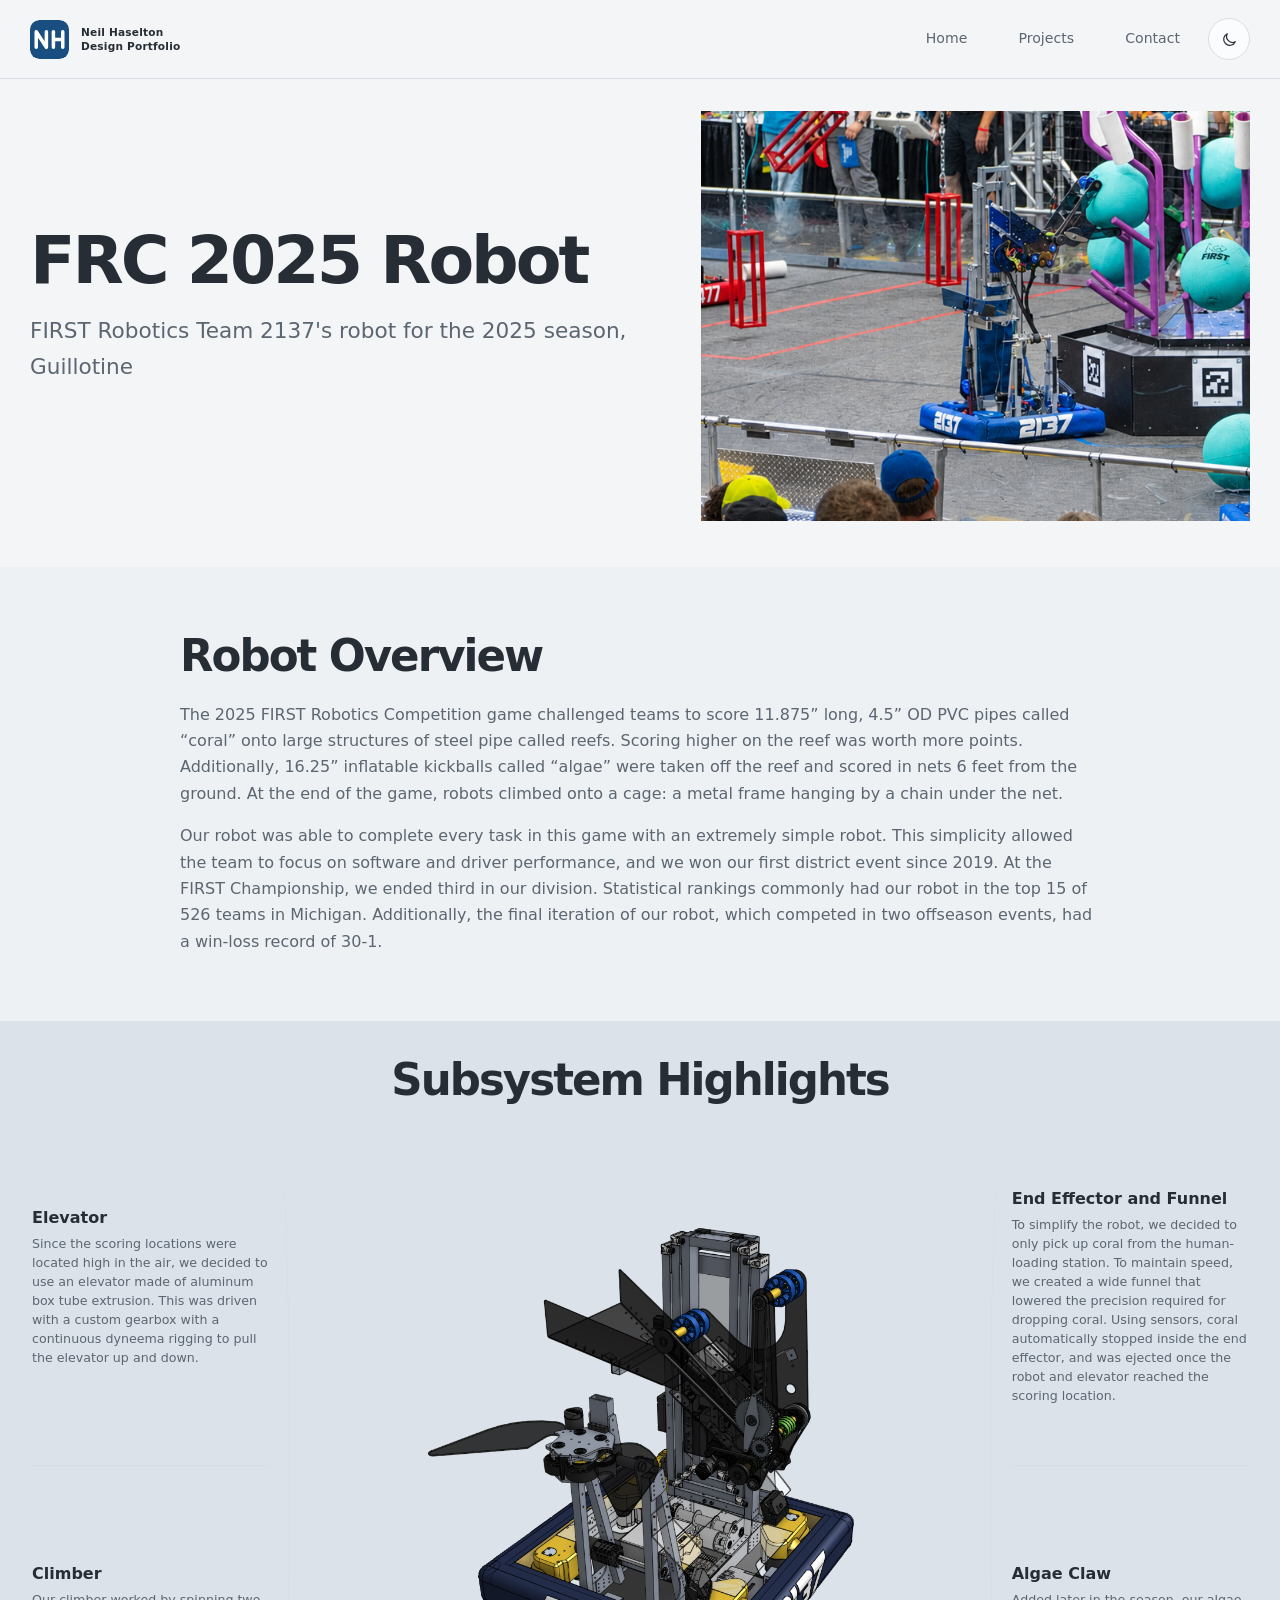
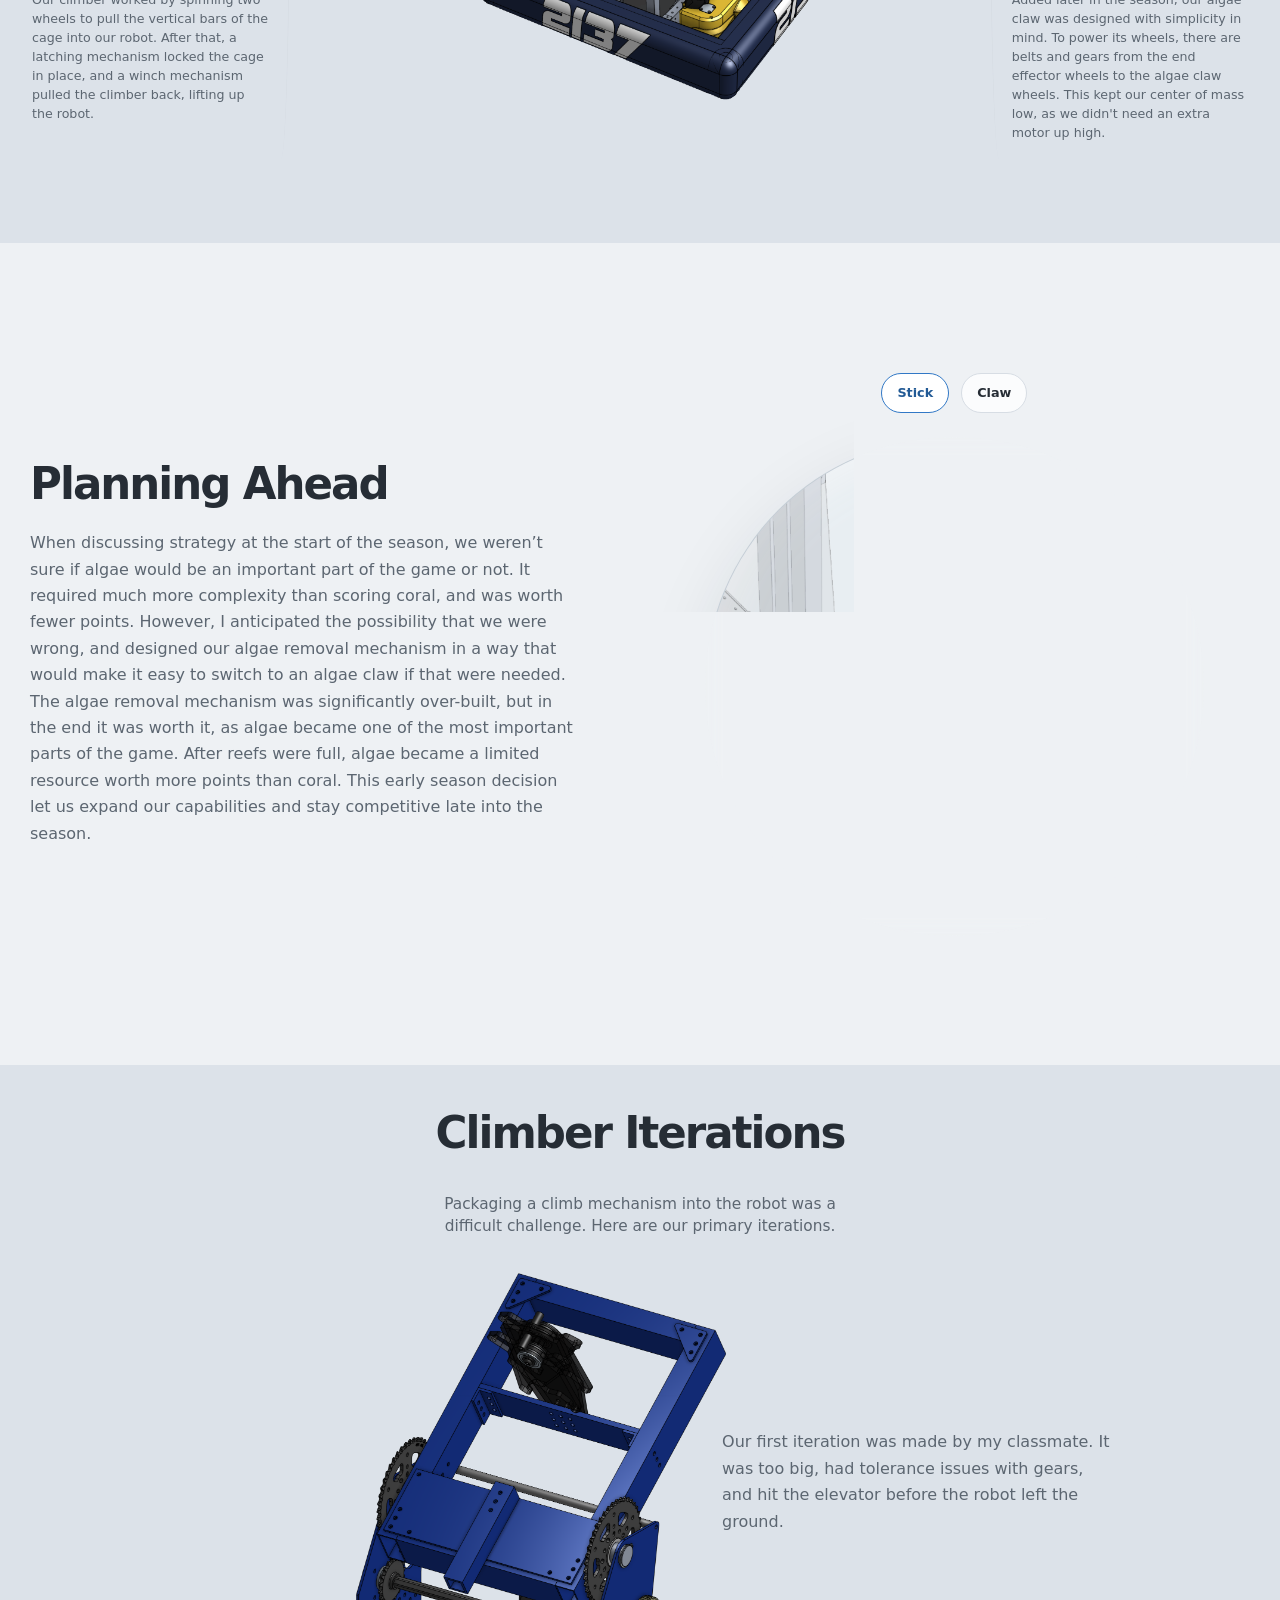
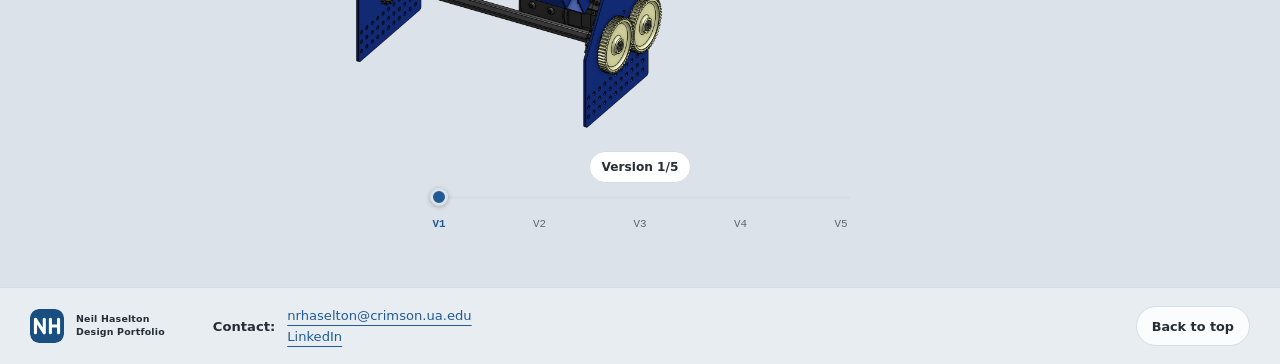
==== commit 3ac522dc: "Deploy website" ====
--- a/projects/frc-2025-robot/index.html
+++ b/projects/frc-2025-robot/index.html
@@ -46,7 +46,7 @@
 
     <main id="main-content">
       
-<article class="project-page">
+<article class="project-page project-page--frc-2025">
   <header class="project-hero section-wrap">
     <div class="project-hero__grid">
       <div class="project-hero__copy">
@@ -88,7 +88,7 @@
         
         
         
-        <div class="section-dwell section-dwell--alt" style="--dwell-height: 120px;">
+        <div class="section-dwell section-dwell--alt" style="--dwell-snap-distance: 90px;">
       
       
 
@@ -171,7 +171,7 @@
         
         
         
-        <div class="section-dwell" style="--dwell-height: 120px;">
+        <div class="section-dwell" style="--dwell-snap-distance: 90px;">
       
       
 
@@ -206,7 +206,7 @@
         
         
         
-        <div class="section-dwell section-dwell--alt" style="--dwell-height: 120px;">
+        <div class="section-dwell section-dwell--alt" style="--dwell-snap-distance: 90px;">
       
       
 <section class="content-section content-section--iteration-timeline">
--- a/assets/css/main.css
+++ b/assets/css/main.css
@@ -70,7 +70,7 @@
 a { color: inherit; }
 ::selection { background: var(--selection-bg); color: var(--selection-text); }
 
-.section-wrap { width: min(calc(100% - 56px), var(--content-width)); margin-inline: auto; }
+.section-wrap { width: min(calc(100% - clamp(32px, 5.2vw, 56px)), var(--content-width)); margin-inline: auto; }
 .skip-link { position: fixed; z-index: 100; top: 12px; left: 12px; padding: 10px 14px; transform: translateY(-160%); background: var(--text); color: var(--page); border-radius: 5px; }
 .skip-link:focus { transform: translateY(0); }
 :focus-visible { outline: 3px solid var(--focus); outline-offset: 4px; }
@@ -112,8 +112,9 @@
 .button-link:hover { transform: translateY(-2px); border-color: var(--button-hover); background: var(--button-hover); }
 .text-link span { transition: transform 150ms ease; }
 .text-link:hover span { transform: translate(3px, -2px); }
-.hero__portrait { width: min(100%, 350px); justify-self: end; margin: 0; }
-.hero__portrait img { width: 100%; max-height: 525px; aspect-ratio: 2 / 3; object-fit: cover; }
+/* Homepage portrait crop controls: change zoom or pan without changing the square frame. */
+.hero__portrait { --portrait-zoom: 1.1; --portrait-offset-x: 6%; --portrait-offset-y: 0%; width: min(100%, 455px); aspect-ratio: 1 / 1; justify-self: end; margin: 0; overflow: hidden; }
+.hero__portrait img { width: 100%; height: 100%; object-fit: cover; transform: translate(var(--portrait-offset-x), var(--portrait-offset-y)) scale(var(--portrait-zoom)); transform-origin: center; }
 .hero__portrait figcaption { margin-top: 10px; color: var(--text-muted); font-size: .76rem; }
 
 .projects-section { padding-block: 42px 126px; background: var(--projects-surface); transition: background-color 340ms ease; }
@@ -125,10 +126,11 @@
 .project-card__link { display: block; height: 100%; overflow: hidden; border: 1px solid var(--line); background: var(--surface); color: inherit; text-decoration: none; transition: background-color 340ms ease, border-color 340ms ease, box-shadow 180ms ease, transform 180ms ease; }
 .project-card__link:hover { transform: translateY(-4px); border-color: var(--line-strong); box-shadow: var(--shadow); }
 .project-card__image-wrap { position: relative; overflow: hidden; aspect-ratio: 1.58; background: var(--surface-muted); }
-.project-card__image { width: 100%; height: 100%; object-fit: cover; transition: transform 300ms ease; }
-.project-card__link:hover .project-card__image { transform: scale(1.025); }
-.project-card__image--robot { object-position: center 61%; transform: scale(1.8); }
-.project-card__link:hover .project-card__image--robot { transform: scale(1.84); }
+.project-card__image-stage { position: absolute; inset: 0; transform-origin: center center; transition: transform 300ms ease; }
+.project-card__image-stage--robot { --card-hover-zoom: 1.0222222; }
+.project-card__link:hover .project-card__image-stage { transform: scale(var(--card-hover-zoom, 1.025)); }
+.project-card__image { width: 100%; height: 100%; object-fit: cover; transform: translate(var(--home-card-offset-x, 0px), var(--home-card-offset-y, 0px)) scale(var(--home-card-zoom, 1)); transition: transform 300ms ease; }
+.project-card__image--robot { object-position: center 61%; --home-card-zoom: 1.8; }
 .project-card__body { position: relative; min-height: 0; padding: 23px 28px 28px; }
 .project-card__meta { display: flex; justify-content: space-between; gap: 16px; margin-bottom: 10px; color: var(--accent-strong); font-family: var(--font-mono); font-size: .67rem; letter-spacing: .07em; text-transform: uppercase; }
 .project-card h3 { margin-bottom: 8px; font-size: clamp(1.35rem, 2vw, 1.65rem); }
@@ -149,8 +151,8 @@
 .project-sections > .content-section, .project-sections > .section-dwell > .content-section { padding-block: 66px; background: var(--section-cool); --section-current-bg: var(--section-cool); --section-current-text: var(--text); --section-current-muted: var(--text-muted); --section-current-accent: var(--accent-strong); --section-current-line: var(--line); transition: background-color 340ms ease; }
 .project-sections > .content-section:nth-child(even), .project-sections > .section-dwell--alt > .content-section { background: var(--section-alt); --section-current-bg: var(--section-alt); --section-current-text: var(--text); --section-current-muted: var(--text-muted); --section-current-accent: var(--accent-strong); --section-current-line: var(--line); }
 .section-dwell { position: relative; }
-.section-dwell > .content-section { position: sticky; z-index: 2; top: 78px; }
-.section-dwell__pause { height: var(--dwell-height, 120px); pointer-events: none; }
+.section-dwell > .content-section { position: static; }
+.section-dwell__pause { height: 0; pointer-events: none; }
 .project-sections > .content-section--subsystem, .project-sections > .section-dwell > .content-section--subsystem { display: flex; min-height: calc(100svh - 78px); flex-direction: column; justify-content: center; padding-block: clamp(24px, 4vh, 40px); }
 .project-sections > .content-section--comparison, .project-sections > .section-dwell > .content-section--comparison { display: flex; min-height: calc(100svh - 78px); align-items: center; }
 .subsystem-section__inner { display: flex; flex: 1; flex-direction: column; justify-content: center; min-height: 0; }
@@ -197,7 +199,7 @@
 .iteration-layout { display: grid; align-items: stretch; grid-template-columns: minmax(170px, .88fr) minmax(0, 1.25fr) minmax(170px, .88fr); column-gap: clamp(24px, 3.5vw, 48px); row-gap: 20px; }
 .iteration-layout__heading, .iteration-layout__subtitle { grid-column: 1 / -1; text-align: center; }
 .iteration-layout__heading { margin: 0; }
-.iteration-layout__subtitle { max-width: none; justify-self: center; margin: -8px 0 8px; color: var(--section-current-muted, var(--text-muted)); font-size: clamp(1.05rem, 1.7vw, 1.28rem); line-height: 1.55; white-space: nowrap; }
+.iteration-layout__subtitle { max-width: 100%; justify-self: center; margin: -8px 0 8px; color: var(--section-current-muted, var(--text-muted)); font-size: clamp(1.05rem, 1.7vw, 1.28rem); line-height: 1.55; text-align: center; text-wrap: balance; }
 .iteration-layout__copy { align-self: center; }
 .iteration-layout__copy > :last-child { margin-bottom: 0; }
 .iteration-image { position: relative; min-width: 0; margin: 0; overflow: hidden; border: 1px solid var(--section-current-line, var(--line)); border-radius: 4px; background: var(--surface-muted); }
@@ -241,7 +243,7 @@
 .subsystem-explorer__list--left::after, .subsystem-explorer__list--right::before { position: absolute; top: 7%; bottom: 7%; width: 18px; border-color: var(--section-current-line, var(--line)); border-style: solid; content: ''; pointer-events: none; }
 .subsystem-explorer__list--left::after { right: 0; border-width: 0 1px 0 0; border-radius: 0 55% 55% 0; }
 .subsystem-explorer__list--right::before { left: 0; border-width: 0 0 0 1px; border-radius: 55% 0 0 55%; }
-.subsystem-choice { position: relative; z-index: 1; display: flex; width: 100%; align-items: flex-start; justify-content: space-between; gap: 12px; padding: 10px 2px; border: 0; background: transparent; color: var(--section-current-text, var(--text)); cursor: pointer; text-align: left; transition: color 600ms ease, transform 600ms ease; }
+.subsystem-choice { position: relative; z-index: 1; display: flex; width: 100%; min-height: 44px; align-items: flex-start; justify-content: space-between; gap: 12px; padding: 10px 2px; border: 0; background: transparent; color: var(--section-current-text, var(--text)); cursor: pointer; text-align: left; touch-action: manipulation; transition: color 600ms ease, transform 600ms ease; }
 .subsystem-explorer__divider { position: absolute; top: 50%; height: 1px; background: var(--section-current-line, var(--line)); pointer-events: none; }
 .subsystem-explorer__list--left .subsystem-explorer__divider { right: 20px; left: 0; }
 .subsystem-explorer__list--right .subsystem-explorer__divider { right: 0; left: 20px; }
@@ -274,6 +276,8 @@
 .comparison__caption { margin: 12px 0 0; color: var(--section-current-muted, var(--text-muted)); font-size: .8rem; }
 .comparison__error { margin: 12px 0 0; padding: 12px 14px; border-left: 3px solid var(--accent); background: var(--surface-muted); color: var(--text-muted); font-size: .82rem; }
 .comparison__error[hidden] { display: none; }
+
+.prose, .project-card h3, .project-hero h1, .site-footer__contact-links { overflow-wrap: anywhere; }
 
 .project-page--manufacturing .project-sections > .content-section { padding-block: 40px; }
 .project-page--manufacturing .project-sections > .content-section--cnc-machines,
@@ -357,31 +361,52 @@
 .back-to-top { margin-left: auto; }
 
 @media (max-width: 800px) {
-  .section-wrap, .hero { width: min(calc(100% - 40px), var(--content-width)); }
   .hero { grid-template-columns: minmax(0, 1fr) minmax(220px, .75fr); gap: 32px; }
-  .hero__portrait { width: min(100%, 320px); }
+  .hero__portrait { width: min(100%, 416px); }
   .project-grid { gap: 18px; }
   .project-card__body { padding-inline: 20px; }
   .project-sections > .content-section--subsystem, .project-sections > .section-dwell > .content-section--subsystem { min-height: calc(100svh - 78px); }
   .project-sections > .content-section--comparison, .project-sections > .section-dwell > .content-section--comparison { min-height: calc(100svh - 78px); }
   .project-sections > .content-section.content-section--iteration-timeline, .project-sections > .section-dwell > .content-section.content-section--iteration-timeline { height: calc(100svh - 78px); min-height: 0; }
-  .section-dwell > .content-section { top: 78px; }
   .subsystem-explorer--single { grid-template-columns: minmax(190px, .8fr) minmax(0, 1.2fr); gap: 22px; }
   .subsystem-explorer--arcs { grid-template-columns: minmax(140px, .75fr) minmax(0, 1.5fr) minmax(140px, .75fr); gap: 16px; }
   .subsystem-explorer--arcs .subsystem-explorer__visual { grid-column: 2; grid-row: 1; }
   .text-image { gap: 35px; }
-  .iteration-layout { grid-template-columns: minmax(0, 1fr); row-gap: 22px; }
-  .iteration-layout__heading, .iteration-layout__subtitle, .iteration-image, .iteration-layout__copy { grid-column: 1; }
+  .iteration-layout { grid-template-columns: minmax(0, 1fr) minmax(0, 1fr); column-gap: clamp(12px, 3vw, 22px); row-gap: 18px; }
+  .iteration-layout__heading, .iteration-layout__subtitle, .iteration-layout__copy { grid-column: 1 / -1; }
+  .iteration-image { grid-column: auto; }
   .iteration-layout__heading { grid-row: 1; }
   .iteration-layout__subtitle { grid-row: 2; }
-  .iteration-image:first-of-type { grid-row: 3; min-height: clamp(340px, 95vw, 450px); }
-  .iteration-layout__copy { grid-row: 4; }
-  .iteration-image:last-of-type { grid-row: 5; min-height: clamp(340px, 95vw, 450px); }
+  .iteration-layout__copy { grid-row: 3; }
+  .iteration-image:first-of-type { grid-column: 1; grid-row: 4; min-height: 0; aspect-ratio: 1; }
+  .iteration-image:last-of-type { grid-column: 2; grid-row: 4; min-height: 0; aspect-ratio: 1; }
+}
+
+@media (max-width: 680px) {
+  .project-grid { grid-template-columns: minmax(0, 1fr); }
+  .image-gallery:not(.image-gallery--two):not(.image-gallery--stack) { grid-template-columns: repeat(2, minmax(0, 1fr)); gap: 16px; }
+  .subsystem-explorer--arcs { grid-template-columns: minmax(0, 1fr); gap: 14px; }
+  .subsystem-explorer--arcs .subsystem-explorer__visual { grid-column: 1; grid-row: 1; }
+  .subsystem-explorer--arcs .subsystem-explorer__list--left { grid-column: 1; grid-row: 2; padding: 0; }
+  .subsystem-explorer--arcs .subsystem-explorer__list--right { grid-column: 1; grid-row: 3; padding: 0; }
+  .subsystem-explorer--arcs .subsystem-explorer__list--left::after,
+  .subsystem-explorer--arcs .subsystem-explorer__list--right::before,
+  .subsystem-explorer--arcs .subsystem-explorer__divider { display: none; }
+  .subsystem-choice { padding: 12px 14px; border: 1px solid var(--section-current-line, var(--line)); border-radius: 8px; background: var(--surface); }
+  .subsystem-explorer .subsystem-choice:hover,
+  .subsystem-explorer .subsystem-choice:focus-visible,
+  .subsystem-explorer .subsystem-choice[aria-pressed='true'] { transform: none; border-color: var(--section-current-accent, var(--accent-strong)); background: var(--surface-raised); color: var(--section-current-accent, var(--accent-strong)); }
+}
+
+@media (hover: none) and (pointer: coarse) {
+  .subsystem-choice { min-height: 44px; padding: 12px 14px; border: 1px solid var(--section-current-line, var(--line)); border-radius: 8px; background: var(--surface); }
+  .subsystem-explorer .subsystem-choice:hover,
+  .subsystem-explorer .subsystem-choice:focus-visible,
+  .subsystem-explorer .subsystem-choice[aria-pressed='true'] { transform: none; border-color: var(--section-current-accent, var(--accent-strong)); background: var(--surface-raised); color: var(--section-current-accent, var(--accent-strong)); }
 }
 
 @media (max-width: 620px) {
   :root { --site-header-height: 68px; --anchor-clearance: 0px; }
-  .section-wrap, .hero { width: min(calc(100% - 32px), var(--content-width)); }
   .site-header__inner { min-height: var(--site-header-height); gap: 14px; }
   .brand { gap: 8px; }
   .brand__mark { width: 34px; height: 34px; font-size: .9rem; }
@@ -390,11 +415,12 @@
   .site-nav a { font-size: .75rem; }
   .site-nav a:first-child { display: none; }
   .theme-toggle { width: 40px; height: 40px; }
-  .home-intro { min-height: calc(100vh - 68px); min-height: calc(100svh - 68px); }
-  .hero { grid-template-columns: minmax(0, 1fr); gap: 24px; padding-block: 42px; }
-  .hero h1 { font-size: clamp(3.2rem, 16vw, 5rem); }
-  .hero__lead { max-width: 500px; font-size: 1.02rem; }
-  .hero__portrait { width: min(46vw, 220px); }
+  .home-intro { min-height: 0; }
+  .hero { grid-template-columns: minmax(0, 1fr); gap: 24px; padding-block: 42px; text-align: center; }
+  .hero__copy { margin-inline: auto; }
+  .hero h1 { font-size: clamp(2.9rem, 13.5vw, 4.2rem); text-wrap: balance; }
+  .hero__lead { max-width: 500px; margin-inline: auto; font-size: 1.02rem; }
+  .hero__portrait { width: min(60vw, 286px); justify-self: center; }
   .projects-section { padding-block: 36px 78px; }
   .section-heading { display: block; margin-bottom: 25px; }
   .section-heading__aside { margin-top: 14px; }
@@ -404,17 +430,35 @@
   .project-hero__grid { grid-template-columns: minmax(0, 1fr); gap: 18px; }
   .project-hero__heading { align-items: start; }
   .project-hero__heading h1 { font-size: clamp(2.7rem, 12vw, 4.5rem); }
-  .project-overview img { height: 300px; }
-  .iteration-layout__subtitle { font-size: .52rem; letter-spacing: -.035em; }
-  .project-sections > .content-section.content-section--iteration-timeline, .project-sections > .section-dwell > .content-section.content-section--iteration-timeline { height: calc(100svh - 68px); min-height: 0; }
-  .iteration-timeline { width: min(calc(100% - 32px), var(--content-width)); height: 100%; min-height: 0; gap: clamp(10px, 1.7svh, 18px); padding-top: 0; }
-  .iteration-timeline__intro { max-width: 520px; font-size: clamp(.78rem, 3.8vw, .96rem); line-height: 1.4; letter-spacing: 0; }
-  .iteration-timeline__main { grid-template-columns: minmax(0, 1fr); justify-items: center; gap: 14px; }
-  .iteration-timeline__stage { width: min(100%, 260px); height: min(36svh, 260px); justify-self: center; }
-  .iteration-timeline__main { transform: none; }
-  .iteration-timeline__captions { width: min(100%, 390px); justify-self: center; font-size: .9rem; text-align: center; }
+  .project-overview img { height: auto; aspect-ratio: 1200 / 760; }
+  .project-page--frc-2025 .project-overview img { aspect-ratio: 1.3; }
+  .iteration-layout__subtitle { font-size: clamp(.95rem, 3.8vw, 1.05rem); letter-spacing: 0; }
+  .project-sections > .content-section.content-section--iteration-timeline,
+  .project-sections > .section-dwell > .content-section.content-section--iteration-timeline { height: auto; min-height: 0; padding-block: clamp(24px, 6vw, 32px); }
+  .iteration-timeline { width: min(calc(100% - 32px), var(--content-width)); height: auto; min-height: 0; grid-template-rows: auto auto auto auto; align-content: start; gap: clamp(12px, 3vw, 18px); padding-top: 0; }
+  .iteration-timeline__intro { max-width: 520px; font-size: clamp(.9rem, 4vw, 1rem); line-height: 1.45; letter-spacing: 0; }
+  .iteration-timeline__main { grid-template-columns: minmax(0, 1fr); justify-items: center; align-self: start; gap: clamp(12px, 4vw, 20px); transform: none; }
+  .iteration-timeline__stage { width: min(100%, 360px); height: auto; aspect-ratio: var(--iteration-image-aspect, 2296 / 2137); justify-self: center; align-self: start; overflow: hidden; }
+  .iteration-timeline__image { transform: translate(-13.1%, 0); }
+  .iteration-timeline__image[data-iteration-image='0'] { transform: translate(-15.8%, 0) scale(1.18); }
+  .iteration-timeline__captions { width: min(100%, 480px); min-height: 0; justify-self: center; align-self: start; font-size: .96rem; text-align: center; }
+  .iteration-timeline__caption { display: none; grid-area: auto; visibility: visible; opacity: 1; transition: none; }
+  .iteration-timeline__caption.is-active { display: block; }
   .iteration-timeline__version { min-height: 26px; padding: 3px 9px; font-size: .68rem; }
-  .iteration-timeline__control { width: min(82%, 420px); transform: none; }
+  .iteration-timeline__control { width: min(100%, 360px); padding-top: 0; transform: none; }
+  .iteration-timeline__range { height: 44px; }
+  .project-page--frc-2025 .project-sections > .content-section.content-section--iteration-timeline,
+  .project-page--frc-2025 .project-sections > .section-dwell > .content-section.content-section--iteration-timeline { height: auto; min-height: 0; padding-block: clamp(24px, 6vw, 32px); overflow-x: clip; }
+  .project-page--frc-2025 .iteration-timeline { height: auto; grid-template-rows: auto auto auto; align-content: start; gap: clamp(10px, 1.6svh, 14px); padding-block: 0; }
+  .project-page--frc-2025 .iteration-timeline__intro { display: none; }
+  .project-page--frc-2025 .iteration-timeline__main { height: auto; min-height: 0; align-self: center; grid-template-rows: auto auto; align-content: center; gap: clamp(8px, 1.5svh, 12px); }
+  .project-page--frc-2025 .iteration-timeline__stage { width: min(100%, 360px); height: auto; max-height: min(45svh, 320px); overflow: visible; }
+  /* Keep V2–V5 on the same canvas transform; V1's distinct framing is set below. */
+  .project-page--frc-2025 .iteration-timeline__image { transform: translate(-6.5%, 0) scale(1.1); }
+  .project-page--frc-2025 .iteration-timeline__image[data-iteration-image='0'] { transform: translate(-18%, 0) scale(1.1); }
+  .project-page--frc-2025 .iteration-timeline__captions { min-height: 0; font-size: .86rem; line-height: 1.38; }
+  .project-page--frc-2025 .iteration-timeline__caption { display: block; grid-area: 1 / 1; align-self: center; visibility: hidden; opacity: 0; }
+  .project-page--frc-2025 .iteration-timeline__caption.is-active { visibility: visible; opacity: 1; }
   .content-section { padding-block: 42px; }
   .project-sections > .content-section { padding-block: 44px; }
   .project-page--manufacturing .project-sections > .content-section { padding-block: 30px; }
@@ -433,7 +477,6 @@
   .project-sections > .content-section--subsystem, .project-sections > .section-dwell > .content-section--subsystem { min-height: calc(100svh - 68px); }
   .project-sections > .content-section--comparison, .project-sections > .section-dwell > .content-section--comparison { min-height: calc(100svh - 68px); }
   .project-sections > .content-section--cnc-machines, .project-sections > .section-dwell > .content-section--cnc-machines { min-height: calc(100svh - 68px); }
-  .section-dwell > .content-section { top: 68px; }
   .subsystem-explorer--single, .subsystem-explorer--arcs { grid-template-columns: minmax(0, 1fr); gap: 14px; }
   .subsystem-explorer--single .subsystem-explorer__visual { grid-column: 1; grid-row: 1; }
   .subsystem-explorer__list--single { grid-column: 1; grid-row: 2; gap: 12px; }
@@ -444,19 +487,32 @@
   .subsystem-explorer--arcs .subsystem-explorer__list--left::after, .subsystem-explorer--arcs .subsystem-explorer__list--right::before, .subsystem-explorer__divider { display: none; }
   .comparison-feature { grid-template-columns: minmax(0, 1fr); gap: 24px; }
   .cnc-machine, .cnc-machine--image-right, .cnc-machine--pair, .cnc-machine--image-right.cnc-machine--pair { grid-template-columns: minmax(0, 1fr); gap: 10px; padding-block: 14px; }
-  .cnc-machine__copy, .cnc-machine--image-right .cnc-machine__copy { grid-column: 1; grid-row: 2; }
-  .cnc-machine__visual, .cnc-machine--image-right .cnc-machine__visual { grid-column: 1; grid-row: 1; justify-content: flex-start; }
+  .cnc-machine__copy, .cnc-machine--image-right .cnc-machine__copy { grid-column: 1; grid-row: 1; }
+  .cnc-machine__visual, .cnc-machine--image-right .cnc-machine__visual { grid-column: 1; grid-row: 2; justify-content: center; }
   .cnc-machine__image-frame { width: min(100%, 190px); height: 132px; }
   .cnc-machine__image-frame--contain { width: min(124px, 16svh, 100%); height: auto; aspect-ratio: 607 / 786; }
   .cnc-machine__visual--pair { grid-template-columns: 112px 44px 112px; }
   .cnc-machine__circle { width: 112px; }
   .subsystem-choice { padding-block: 14px; }
-  .comparison__stage { min-height: 250px; }
-  .comparison__handle { width: 40px; height: 40px; }
-  .comparison__label { top: 10px; padding: 5px 7px; font-size: .57rem; }
+  .comparison__stage { min-height: clamp(160px, 52vw, 220px); }
+  .comparison__handle { width: 48px; height: 48px; }
+  .comparison__label { min-height: 44px; padding: 7px 9px; font-size: .68rem; }
   .comparison__label--left { left: 9px; }
   .comparison__label--right { right: 9px; }
-  .site-footer__inner { min-height: 0; flex-wrap: wrap; padding-block: 16px; }
+  .site-footer__inner { display: grid; min-height: 0; grid-template-columns: minmax(0, 1fr) auto; align-items: center; gap: 14px; padding-block: 16px; }
+  .site-footer__inner .brand--footer { grid-column: 1; grid-row: 1; }
+  .site-footer__inner .back-to-top { grid-column: 2; grid-row: 1; margin-left: 0; }
+  .site-footer__contact { grid-column: 1 / -1; grid-row: 2; grid-template-columns: auto minmax(0, 1fr); column-gap: 12px; margin-left: 0; }
+  .site-footer__contact-links { min-width: 0; }
+}
+
+@media (max-height: 520px) and (orientation: landscape) and (max-width: 1000px) {
+  .home-intro { min-height: 0; }
+  .hero { padding-block: clamp(16px, 4svh, 24px); }
+  .project-sections > .content-section.content-section--iteration-timeline,
+  .project-sections > .section-dwell > .content-section.content-section--iteration-timeline { height: auto; min-height: 0; padding-block: 32px; }
+  .iteration-timeline { height: auto; min-height: 0; padding-top: 0; }
+  .iteration-timeline__main, .iteration-timeline__control { transform: none; }
 }
 
 @media (max-width: 760px) {
